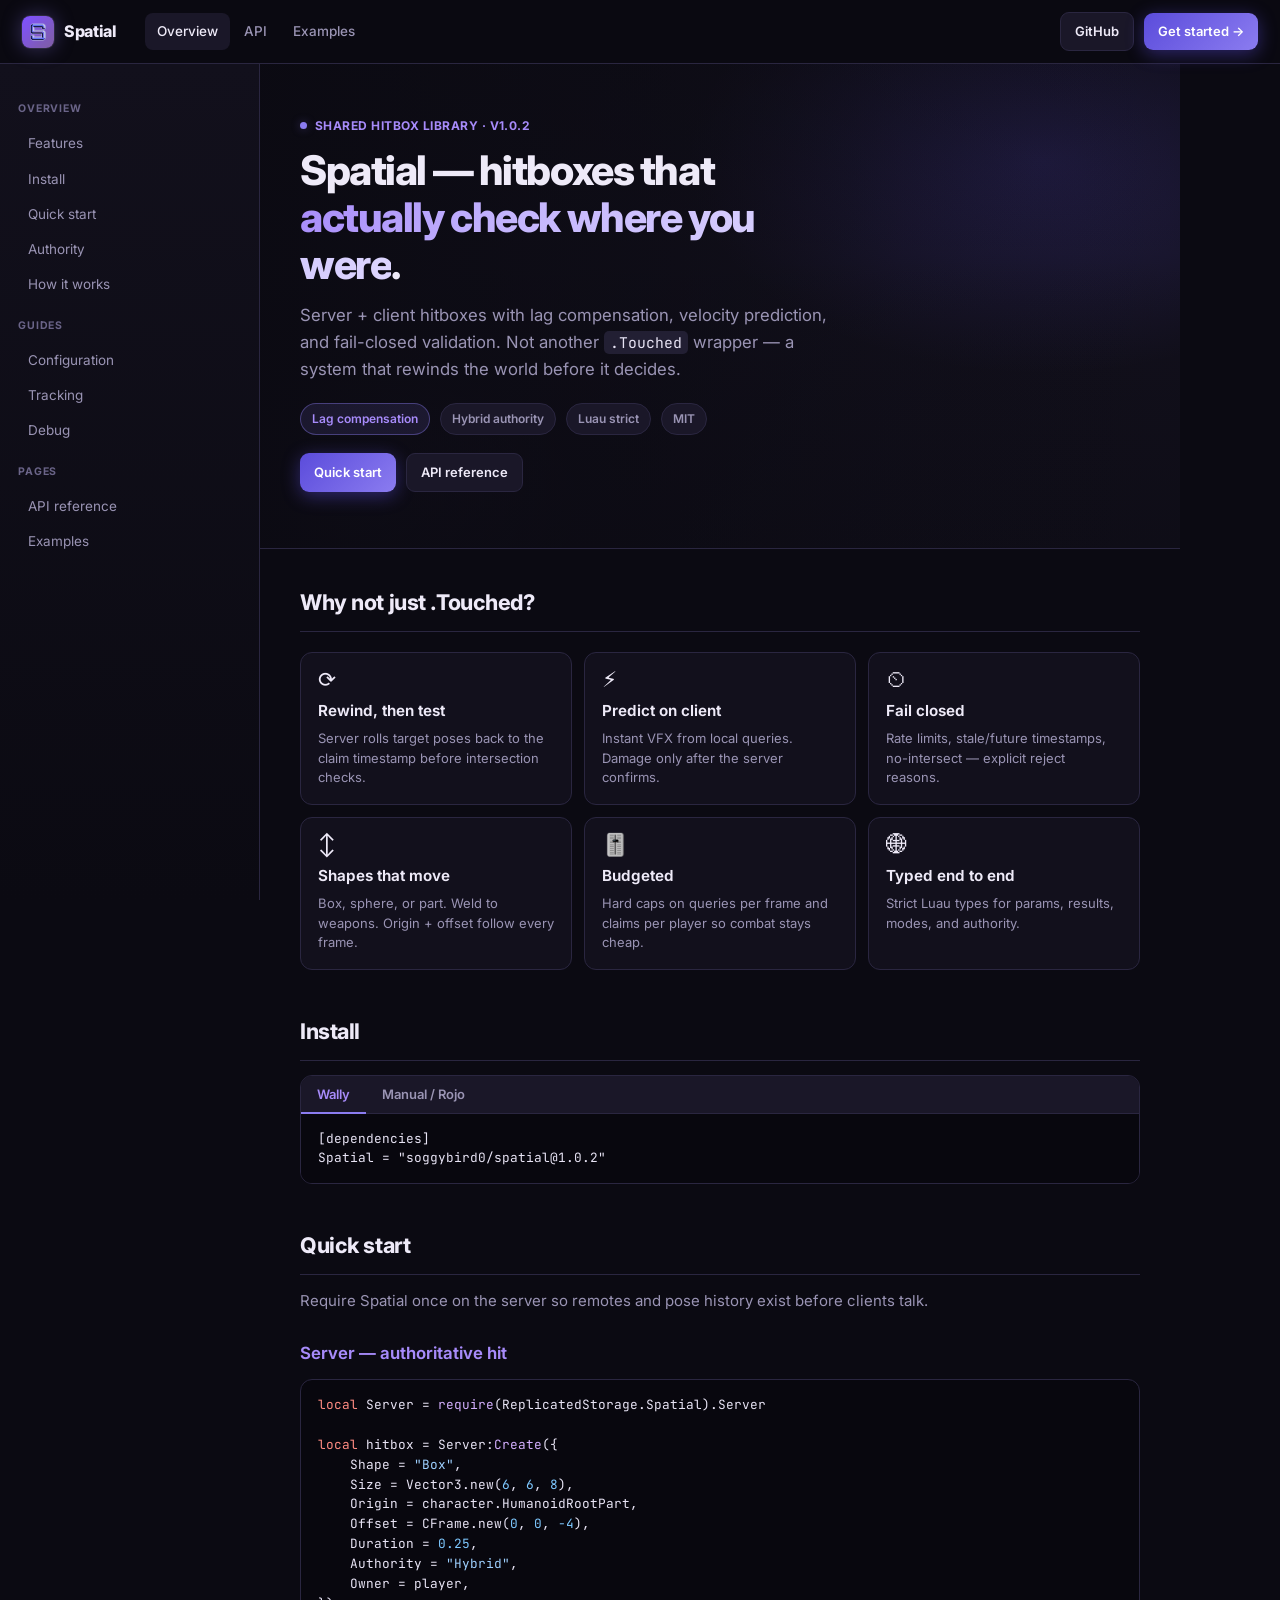
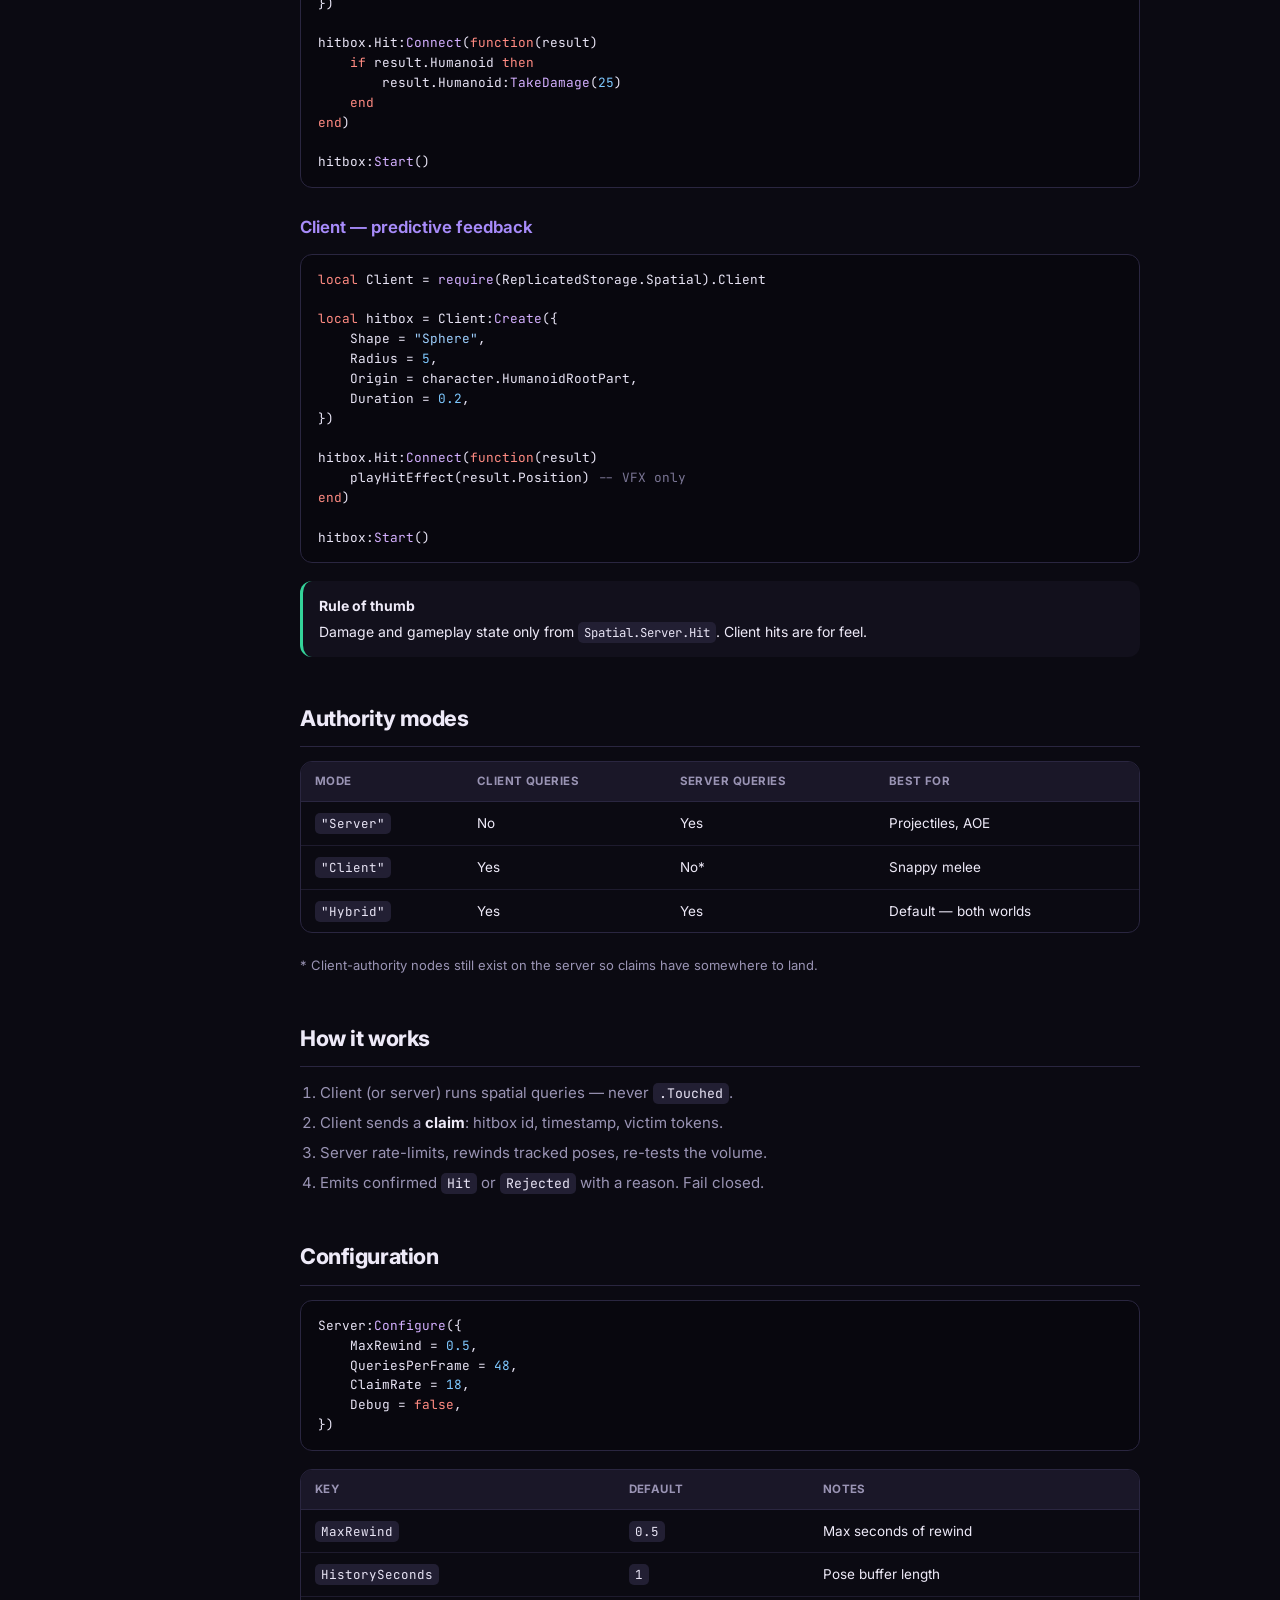
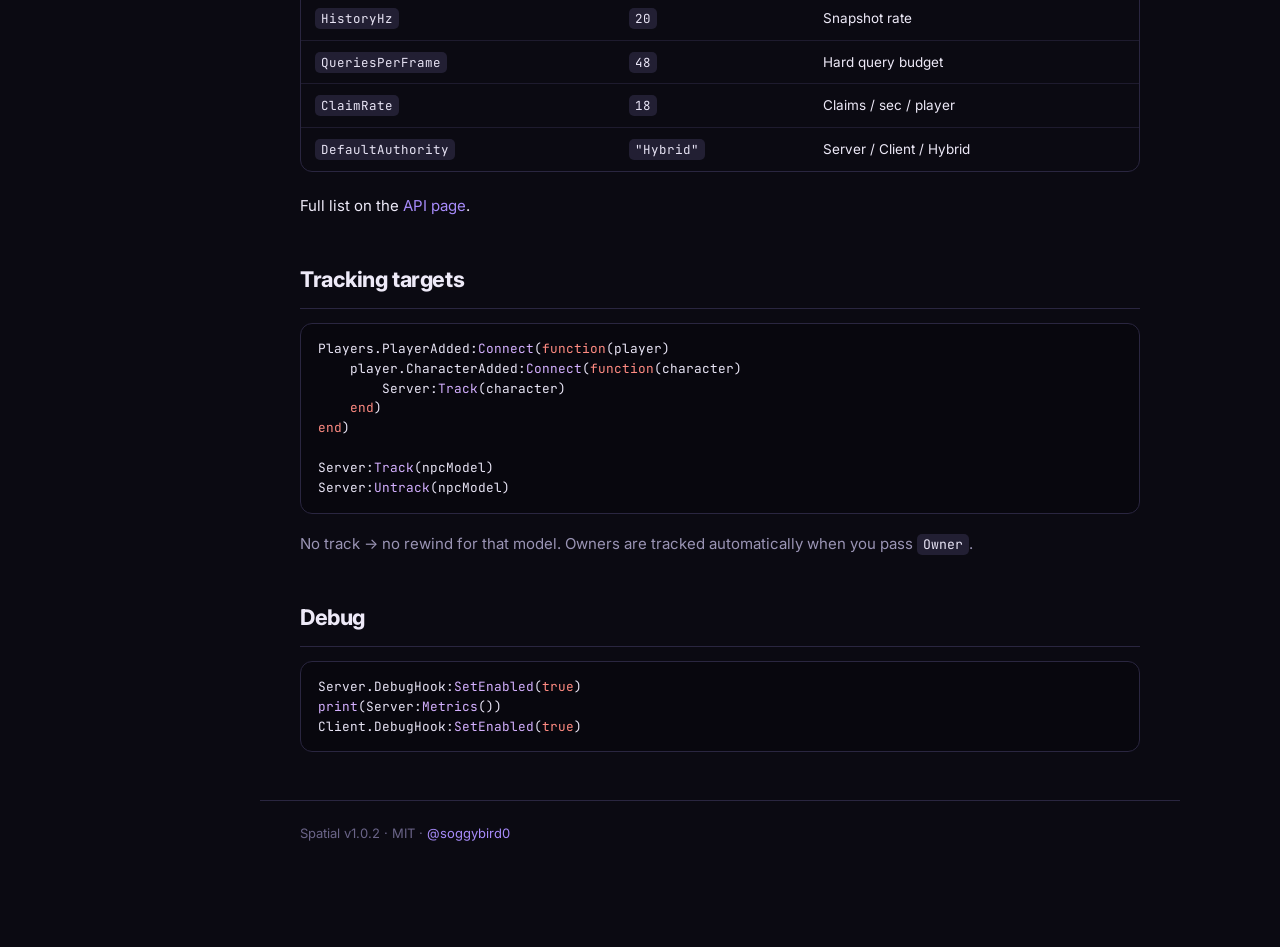
==== spatial-docs/index.html @ 8ad89a67 "Update index.html" ====
<!DOCTYPE html>
<html lang="en">
<head>
  <meta charset="UTF-8" />
  <meta name="viewport" content="width=device-width, initial-scale=1.0" />
  <title>Spatial — Shared Roblox Hitbox Library</title>
  <meta name="description" content="Spatial is a shared Roblox hitbox library with lag compensation and server-authoritative validation. Hitboxes that actually check where you were." />
  <link rel="icon" href="assets/icon.png" />
  <link rel="preconnect" href="https://fonts.googleapis.com" />
  <link rel="preconnect" href="https://fonts.gstatic.com" crossorigin />
  <link href="https://fonts.googleapis.com/css2?family=Inter:wght@400;500;600;700;800&family=JetBrains+Mono:wght@400;500;600&display=swap" rel="stylesheet" />
  <link rel="stylesheet" href="css/styles.css" />
  <style>
    .hero {
      position: relative;
      overflow: hidden;
      min-height: 420px;
      padding: 48px 40px 56px;
      display: flex;
      align-items: center;
    }
    .hero-bg {
      position: absolute;
      inset: 0;
      width: 100%;
      height: 100%;
      pointer-events: none;
      z-index: 0;
    }
    .hero-inner {
      position: relative;
      z-index: 1;
      max-width: 560px;
    }
    /* Fade grid under text for readability */
    .hero::after {
      content: "";
      position: absolute;
      inset: 0;
      z-index: 0;
      background:
        linear-gradient(90deg, rgba(11,10,18,0.92) 0%, rgba(11,10,18,0.55) 42%, rgba(11,10,18,0.15) 70%, transparent 100%),
        linear-gradient(180deg, rgba(11,10,18,0.35) 0%, transparent 40%, rgba(11,10,18,0.5) 100%);
      pointer-events: none;
    }
  </style>
</head>
<body>
  <header class="topbar">
    <button class="menu-btn" aria-label="Menu">☰</button>
    <a class="brand" href="index.html">
      <img src="assets/icon.png" alt="" width="32" height="32" />
      Spatial
    </a>
    <nav class="nav">
      <a href="index.html" class="on">Overview</a>
      <a href="api.html">API</a>
      <a href="examples.html">Examples</a>
    </nav>
    <div class="top-actions">
      <a class="btn" href="https://github.com/soggybird0/Spatial" target="_blank" rel="noopener">GitHub</a>
      <a class="btn btn-main" href="api.html">Get started →</a>
    </div>
  </header>

  <div class="shell">
    <aside class="side">
      <div class="side-label">Overview</div>
      <a href="#features">Features</a>
      <a href="#install">Install</a>
      <a href="#quickstart">Quick start</a>
      <a href="#authority">Authority</a>
      <a href="#how">How it works</a>
      <div class="side-label">Guides</div>
      <a href="#config">Configuration</a>
      <a href="#track">Tracking</a>
      <a href="#debug">Debug</a>
      <div class="side-label">Pages</div>
      <a href="api.html">API reference</a>
      <a href="examples.html">Examples</a>
    </aside>

    <div class="content">
      <section class="hero">
        <canvas class="hero-bg" id="hero-wave" aria-hidden="true"></canvas>
        <div class="hero-inner">
          <div class="hero-kicker"><span></span> Shared hitbox library · v1.0.2</div>
          <h1>Spatial — hitboxes that <em>actually check where you were</em>.</h1>
          <p class="hero-lead">
            Server + client hitboxes with lag compensation, velocity prediction, and fail-closed validation.
            Not another <code>.Touched</code> wrapper — a system that rewinds the world before it decides.
          </p>
          <div class="hero-row">
            <span class="chip chip-hi">Lag compensation</span>
            <span class="chip">Hybrid authority</span>
            <span class="chip">Luau strict</span>
            <span class="chip">MIT</span>
          </div>
          <div class="hero-cta">
            <a class="btn btn-main" href="#quickstart">Quick start</a>
            <a class="btn" href="api.html">API reference</a>
          </div>
        </div>
      </section>

      <div class="page">
        <h2 id="features">Why not just .Touched?</h2>
        <div class="cards">
          <div class="card">
            <div class="ico">⟳</div>
            <h3>Rewind, then test</h3>
            <p>Server rolls target poses back to the claim timestamp before intersection checks.</p>
          </div>
          <div class="card">
            <div class="ico">⚡︎</div>
            <h3>Predict on client</h3>
            <p>Instant VFX from local queries. Damage only after the server confirms.</p>
          </div>
          <div class="card">
            <div class="ico">⏲</div>
            <h3>Fail closed</h3>
            <p>Rate limits, stale/future timestamps, no-intersect — explicit reject reasons.</p>
          </div>
          <div class="card">
            <div class="ico">↕</div>
            <h3>Shapes that move</h3>
            <p>Box, sphere, or part. Weld to weapons. Origin + offset follow every frame.</p>
          </div>
          <div class="card">
            <div class="ico">🎚️</div>
            <h3>Budgeted</h3>
            <p>Hard caps on queries per frame and claims per player so combat stays cheap.</p>
          </div>
          <div class="card">
            <div class="ico">🌐︎</div>
            <h3>Typed end to end</h3>
            <p>Strict Luau types for params, results, modes, and authority.</p>
          </div>
        </div>

        <h2 id="install">Install</h2>
        <div class="tabs">
          <div class="tabbar">
            <button class="on" type="button">Wally</button>
            <button type="button">Manual / Rojo</button>
          </div>
          <div class="tab on">
<pre><code>[dependencies]
Spatial = "soggybird0/spatial@1.0.2"</code></pre>
          </div>
          <div class="tab">
<pre><code><span class="cm">-- Drop under ReplicatedStorage; require on server + client</span>
<span class="kw">local</span> Spatial = <span class="fn">require</span>(ReplicatedStorage.Spatial)</code></pre>
          </div>
        </div>

        <h2 id="quickstart">Quick start</h2>
        <p class="muted">Require Spatial once on the server so remotes and pose history exist before clients talk.</p>

        <h3>Server — authoritative hit</h3>
<pre><code><span class="kw">local</span> Server = <span class="fn">require</span>(ReplicatedStorage.Spatial).Server

<span class="kw">local</span> hitbox = Server:<span class="fn">Create</span>({
    Shape = <span class="str">"Box"</span>,
    Size = Vector3.new(<span class="num">6</span>, <span class="num">6</span>, <span class="num">8</span>),
    Origin = character.HumanoidRootPart,
    Offset = CFrame.new(<span class="num">0</span>, <span class="num">0</span>, <span class="num">-4</span>),
    Duration = <span class="num">0.25</span>,
    Authority = <span class="str">"Hybrid"</span>,
    Owner = player,
})

hitbox.Hit:<span class="fn">Connect</span>(<span class="kw">function</span>(result)
    <span class="kw">if</span> result.Humanoid <span class="kw">then</span>
        result.Humanoid:<span class="fn">TakeDamage</span>(<span class="num">25</span>)
    <span class="kw">end</span>
<span class="kw">end</span>)

hitbox:<span class="fn">Start</span>()</code></pre>

        <h3>Client — predictive feedback</h3>
<pre><code><span class="kw">local</span> Client = <span class="fn">require</span>(ReplicatedStorage.Spatial).Client

<span class="kw">local</span> hitbox = Client:<span class="fn">Create</span>({
    Shape = <span class="str">"Sphere"</span>,
    Radius = <span class="num">5</span>,
    Origin = character.HumanoidRootPart,
    Duration = <span class="num">0.2</span>,
})

hitbox.Hit:<span class="fn">Connect</span>(<span class="kw">function</span>(result)
    playHitEffect(result.Position) <span class="cm">-- VFX only</span>
<span class="kw">end</span>)

hitbox:<span class="fn">Start</span>()</code></pre>

        <div class="note ok">
          <strong>Rule of thumb</strong>
          Damage and gameplay state only from <code>Spatial.Server.Hit</code>. Client hits are for feel.
        </div>

        <h2 id="authority">Authority modes</h2>
        <div class="tbl">
          <table>
            <thead>
              <tr><th>Mode</th><th>Client queries</th><th>Server queries</th><th>Best for</th></tr>
            </thead>
            <tbody>
              <tr><td><code>"Server"</code></td><td>No</td><td>Yes</td><td>Projectiles, AOE</td></tr>
              <tr><td><code>"Client"</code></td><td>Yes</td><td>No*</td><td>Snappy melee</td></tr>
              <tr><td><code>"Hybrid"</code></td><td>Yes</td><td>Yes</td><td>Default — both worlds</td></tr>
            </tbody>
          </table>
        </div>
        <p class="muted" style="font-size:13px;">* Client-authority nodes still exist on the server so claims have somewhere to land.</p>

        <h2 id="how">How it works</h2>
        <ol>
          <li>Client (or server) runs spatial queries — never <code>.Touched</code>.</li>
          <li>Client sends a <strong>claim</strong>: hitbox id, timestamp, victim tokens.</li>
          <li>Server rate-limits, rewinds tracked poses, re-tests the volume.</li>
          <li>Emits confirmed <code>Hit</code> or <code>Rejected</code> with a reason. Fail closed.</li>
        </ol>

        <h2 id="config">Configuration</h2>
<pre><code>Server:<span class="fn">Configure</span>({
    MaxRewind = <span class="num">0.5</span>,
    QueriesPerFrame = <span class="num">48</span>,
    ClaimRate = <span class="num">18</span>,
    Debug = <span class="kw">false</span>,
})</code></pre>
        <div class="tbl">
          <table>
            <thead><tr><th>Key</th><th>Default</th><th>Notes</th></tr></thead>
            <tbody>
              <tr><td><code>MaxRewind</code></td><td><code>0.5</code></td><td>Max seconds of rewind</td></tr>
              <tr><td><code>HistorySeconds</code></td><td><code>1</code></td><td>Pose buffer length</td></tr>
              <tr><td><code>HistoryHz</code></td><td><code>20</code></td><td>Snapshot rate</td></tr>
              <tr><td><code>QueriesPerFrame</code></td><td><code>48</code></td><td>Hard query budget</td></tr>
              <tr><td><code>ClaimRate</code></td><td><code>18</code></td><td>Claims / sec / player</td></tr>
              <tr><td><code>DefaultAuthority</code></td><td><code>"Hybrid"</code></td><td>Server / Client / Hybrid</td></tr>
            </tbody>
          </table>
        </div>
        <p>Full list on the <a href="api.html#configuration">API page</a>.</p>

        <h2 id="track">Tracking targets</h2>
<pre><code>Players.PlayerAdded:<span class="fn">Connect</span>(<span class="kw">function</span>(player)
    player.CharacterAdded:<span class="fn">Connect</span>(<span class="kw">function</span>(character)
        Server:<span class="fn">Track</span>(character)
    <span class="kw">end</span>)
<span class="kw">end</span>)

Server:<span class="fn">Track</span>(npcModel)
Server:<span class="fn">Untrack</span>(npcModel)</code></pre>
        <p class="muted">No track → no rewind for that model. Owners are tracked automatically when you pass <code>Owner</code>.</p>

        <h2 id="debug">Debug</h2>
<pre><code>Server.DebugHook:<span class="fn">SetEnabled</span>(<span class="kw">true</span>)
<span class="fn">print</span>(Server:<span class="fn">Metrics</span>())
Client.DebugHook:<span class="fn">SetEnabled</span>(<span class="kw">true</span>)</code></pre>
      </div>

      <footer class="foot">
        Spatial v1.0.2 · MIT · <a href="https://github.com/soggybird0">@soggybird0</a>
      </footer>
    </div>
  </div>

  <script src="js/main.js"></script>
  <script src="js/hero-wave.js"></script>
</body>
</html>
---- spatial-docs/css/styles.css ----
/* Spatial Docs — original layout + purple system */
:root {
  --bg: #0b0a12;
  --bg-2: #12101c;
  --bg-3: #1a1728;
  --bg-4: #221f33;
  --line: #2a2640;
  --line-soft: #1e1b2e;
  --text: #eeeaf8;
  --muted: #9a94b4;
  --faint: #6a6488;
  --accent: #8b7cf0;
  --accent-2: #a78bfa;
  --accent-deep: #5b4cdb;
  --glow: rgba(139, 124, 240, 0.35);
  --ok: #34d399;
  --warn: #fbbf24;
  --danger: #f87171;
  --side: 260px;
  --top: 64px;
  --font: "Inter", system-ui, -apple-system, sans-serif;
  --mono: "JetBrains Mono", ui-monospace, monospace;
  --r: 12px;
}

*, *::before, *::after { box-sizing: border-box; margin: 0; padding: 0; }
html { scroll-behavior: smooth; scroll-padding-top: calc(var(--top) + 20px); }
body {
  font-family: var(--font);
  background: var(--bg);
  color: var(--text);
  line-height: 1.65;
  font-size: 15px;
  -webkit-font-smoothing: antialiased;
}
a { color: var(--accent-2); text-decoration: none; }
a:hover { color: #c4b5fd; }

/* ── Top bar ── */
.topbar {
  position: fixed; inset: 0 0 auto 0; height: var(--top);
  z-index: 100;
  display: flex; align-items: center; gap: 20px;
  padding: 0 22px;
  background: rgba(11, 10, 18, 0.75);
  backdrop-filter: blur(16px) saturate(1.2);
  border-bottom: 1px solid var(--line);
}
.brand {
  display: flex; align-items: center; gap: 10px;
  font-weight: 800; font-size: 16px; letter-spacing: -0.02em;
  color: var(--text); text-decoration: none !important;
}
.brand img {
  width: 32px; height: 32px; border-radius: 8px;
  box-shadow: 0 0 0 1px rgba(255,255,255,0.08), 0 0 20px var(--glow);
}
.nav {
  display: flex; gap: 2px; margin-left: 8px;
}
.nav a {
  color: var(--muted); font-weight: 500; font-size: 13.5px;
  padding: 7px 12px; border-radius: 8px; text-decoration: none !important;
}
.nav a:hover, .nav a.on {
  color: var(--text); background: var(--bg-3);
}
.top-actions { margin-left: auto; display: flex; gap: 10px; align-items: center; }
.btn {
  display: inline-flex; align-items: center; gap: 6px;
  padding: 8px 14px; border-radius: 9px; font-size: 13px; font-weight: 600;
  border: 1px solid var(--line); background: var(--bg-3); color: var(--text);
  text-decoration: none !important; cursor: pointer;
  transition: 0.15s ease;
}
.btn:hover { border-color: var(--faint); background: var(--bg-4); color: var(--text); }
.btn-main {
  border: none;
  background: linear-gradient(135deg, var(--accent-deep), var(--accent));
  color: #fff;
  box-shadow: 0 4px 18px rgba(91, 76, 219, 0.45);
}
.btn-main:hover {
  background: linear-gradient(135deg, #6b5ce7, var(--accent-2));
  color: #fff;
  box-shadow: 0 6px 24px rgba(91, 76, 219, 0.55);
  transform: translateY(-1px);
}
.menu-btn {
  display: none; width: 38px; height: 38px; border-radius: 9px;
  border: 1px solid var(--line); background: var(--bg-3); color: var(--text);
  font-size: 18px; cursor: pointer;
}

/* ── Shell ── */
.shell {
  display: grid;
  grid-template-columns: var(--side) minmax(0, 1fr);
  margin-top: var(--top);
  min-height: calc(100vh - var(--top));
}
.side {
  position: sticky; top: var(--top);
  height: calc(100vh - var(--top));
  overflow: auto;
  padding: 22px 0 40px;
  border-right: 1px solid var(--line);
  background: linear-gradient(180deg, var(--bg-2), var(--bg));
}
.side-label {
  font-size: 10.5px; font-weight: 700; letter-spacing: 0.08em;
  text-transform: uppercase; color: var(--faint);
  padding: 14px 18px 8px;
}
.side a {
  display: block; padding: 6px 18px; margin: 1px 10px;
  border-radius: 8px; color: var(--muted); font-size: 13.5px;
  text-decoration: none !important;
}
.side a:hover { color: var(--text); background: var(--bg-3); }
.side a.on {
  color: var(--accent-2); background: rgba(139, 124, 240, 0.12);
  font-weight: 600;
}
.content {
  max-width: 920px;
  padding: 0 0 80px;
}

/* ── Hero (unique) ── */
.hero {
  position: relative;
  padding: 36px 40px 28px;
  border-bottom: 1px solid var(--line);
  background:
    radial-gradient(ellipse 70% 80% at 85% 20%, rgba(91, 76, 219, 0.22), transparent 55%),
    radial-gradient(ellipse 50% 60% at 10% 90%, rgba(167, 139, 250, 0.08), transparent 50%),
    var(--bg-2);
  overflow: hidden;
}
.hero-grid {
  display: grid;
  grid-template-columns: 1.1fr 0.9fr;
  gap: 28px;
  align-items: center;
}
.hero-kicker {
  display: inline-flex; align-items: center; gap: 8px;
  font-size: 12px; font-weight: 700; letter-spacing: 0.04em;
  text-transform: uppercase; color: var(--accent-2);
  margin-bottom: 12px;
}
.hero-kicker span {
  width: 7px; height: 7px; border-radius: 50%;
  background: var(--accent); box-shadow: 0 0 10px var(--glow);
}
.hero h1 {
  font-size: clamp(1.9rem, 3.2vw, 2.55rem);
  font-weight: 800; letter-spacing: -0.035em; line-height: 1.15;
  margin-bottom: 14px;
}
.hero h1 em {
  font-style: normal;
  background: linear-gradient(120deg, var(--accent-2), #c4b5fd 40%, #ddd6fe);
  -webkit-background-clip: text; background-clip: text;
  -webkit-text-fill-color: transparent;
}
.hero-lead {
  font-size: 1.05rem; color: var(--muted); max-width: 34rem;
  margin-bottom: 20px; line-height: 1.6;
}
.hero-lead strong { color: var(--text); font-weight: 600; }
.hero-row { display: flex; flex-wrap: wrap; gap: 10px; margin-bottom: 18px; }
.chip {
  font-size: 12px; font-weight: 600; padding: 5px 11px; border-radius: 999px;
  border: 1px solid var(--line); background: var(--bg-3); color: var(--muted);
}
.chip-hi {
  border-color: rgba(139, 124, 240, 0.4);
  background: rgba(139, 124, 240, 0.12);
  color: var(--accent-2);
}
.hero-cta { display: flex; flex-wrap: wrap; gap: 10px; }

/* Visualizer panel */
.viz {
  position: relative;
  background: var(--bg);
  border: 1px solid var(--line);
  border-radius: 16px;
  overflow: hidden;
  box-shadow: 0 20px 50px rgba(0,0,0,0.35), inset 0 1px 0 rgba(255,255,255,0.04);
  aspect-ratio: 1.15 / 1;
  min-height: 280px;
}
.viz canvas { display: block; width: 100%; height: 100%; }
.viz-hud {
  position: absolute; left: 12px; right: 12px; bottom: 12px;
  display: flex; gap: 8px; flex-wrap: wrap; align-items: center;
  pointer-events: none;
}
.viz-hud > * { pointer-events: auto; }
.viz-tag {
  font-size: 11px; font-weight: 600; font-family: var(--mono);
  padding: 4px 9px; border-radius: 6px;
  background: rgba(11,10,18,0.85); border: 1px solid var(--line);
  color: var(--muted); backdrop-filter: blur(8px);
}
.viz-tag b { color: var(--accent-2); font-weight: 700; }
.viz-controls {
  margin-left: auto; display: flex; gap: 6px;
}
.viz-controls button {
  font-size: 11px; font-weight: 600; font-family: var(--font);
  padding: 5px 10px; border-radius: 6px; cursor: pointer;
  border: 1px solid var(--line); background: rgba(26,23,40,0.9);
  color: var(--muted);
}
.viz-controls button:hover, .viz-controls button.active {
  color: var(--text); border-color: var(--accent); background: rgba(139,124,240,0.15);
}

/* ── Page body ── */
.page { padding: 36px 40px 0; }
.page h2 {
  font-size: 1.35rem; font-weight: 750; letter-spacing: -0.02em;
  margin: 44px 0 14px; padding-bottom: 10px;
  border-bottom: 1px solid var(--line);
}
.page h2:first-child { margin-top: 0; }
.page h3 {
  font-size: 1.05rem; font-weight: 650; margin: 26px 0 10px;
  color: var(--accent-2);
}
.page p { margin-bottom: 12px; color: var(--text); }
.page p.muted { color: var(--muted); }
ul, ol { margin: 0 0 14px 1.25rem; color: var(--muted); }
li { margin-bottom: 5px; }
li strong { color: var(--text); }

/* Cards */
.cards {
  display: grid;
  grid-template-columns: repeat(auto-fill, minmax(220px, 1fr));
  gap: 12px; margin: 20px 0 28px;
}
.card {
  background: var(--bg-2); border: 1px solid var(--line);
  border-radius: var(--r); padding: 16px 17px;
  transition: 0.15s ease;
}
.card:hover {
  border-color: rgba(139, 124, 240, 0.45);
  box-shadow: 0 8px 28px rgba(91, 76, 219, 0.12);
  transform: translateY(-2px);
}
.card .ico { font-size: 1.35rem; margin-bottom: 8px; line-height: 1; }
.card h3 { margin: 0 0 6px; font-size: 0.95rem; color: var(--text); }
.card p { margin: 0; font-size: 13px; color: var(--muted); line-height: 1.5; }

/* Tables */
.tbl { overflow-x: auto; margin: 14px 0 22px; border: 1px solid var(--line); border-radius: var(--r); }
table { width: 100%; border-collapse: collapse; font-size: 13.5px; }
th {
  text-align: left; padding: 10px 14px; background: var(--bg-3);
  border-bottom: 1px solid var(--line); color: var(--muted);
  font-size: 11.5px; font-weight: 700; text-transform: uppercase; letter-spacing: 0.04em;
}
td { padding: 10px 14px; border-bottom: 1px solid var(--line-soft); vertical-align: top; }
tr:last-child td { border-bottom: none; }
td code { font-size: 12.5px; }

/* Code */
pre {
  background: #08070e; border: 1px solid var(--line); border-radius: var(--r);
  padding: 15px 17px; overflow-x: auto; margin: 12px 0 18px;
  font-family: var(--mono); font-size: 12.8px; line-height: 1.55;
}
code {
  font-family: var(--mono); font-size: 0.88em;
  background: var(--bg-4); padding: 2px 6px; border-radius: 5px; color: #e8e4f5;
}
pre code { background: none; padding: 0; font-size: inherit; }
.kw { color: #ff8b82; } .fn { color: #d4b0ff; } .str { color: #9ed0ff; }
.num { color: #7ec8ff; } .cm { color: #7a7594; }

/* Callouts */
.note {
  border-radius: var(--r); padding: 13px 16px; margin: 16px 0;
  border-left: 3px solid var(--accent); background: var(--bg-2); font-size: 14px;
}
.note.warn { border-left-color: var(--warn); }
.note.ok { border-left-color: var(--ok); }
.note strong { display: block; margin-bottom: 3px; }

/* Method blocks */
.sig {
  background: var(--bg-2); border: 1px solid var(--line); border-radius: var(--r);
  padding: 15px 17px; margin: 12px 0 20px;
}
.sig-name {
  font-family: var(--mono); font-size: 13.5px; font-weight: 650;
  color: var(--accent-2); margin-bottom: 6px;
}
.sig p { margin: 0; color: var(--muted); font-size: 13.5px; }

/* Tabs */
.tabs { margin: 14px 0 20px; border: 1px solid var(--line); border-radius: var(--r); overflow: hidden; }
.tabbar { display: flex; background: var(--bg-3); border-bottom: 1px solid var(--line); }
.tabbar button {
  background: none; border: none; color: var(--muted); padding: 10px 16px;
  font-size: 13px; font-weight: 600; font-family: var(--font); cursor: pointer;
  border-bottom: 2px solid transparent; margin-bottom: -1px;
}
.tabbar button:hover { color: var(--text); }
.tabbar button.on { color: var(--accent-2); border-bottom-color: var(--accent); }
.tab { display: none; }
.tab.on { display: block; }
.tab pre { margin: 0; border: none; border-radius: 0; }

/* Footer */
.foot {
  margin-top: 48px; padding: 22px 40px;
  border-top: 1px solid var(--line); color: var(--faint); font-size: 13px;
}

/* Responsive */
@media (max-width: 980px) {
  .hero-grid { grid-template-columns: 1fr; }
  .viz { max-width: 420px; }
}
@media (max-width: 860px) {
  .menu-btn { display: inline-flex; align-items: center; justify-content: center; }
  .nav { display: none; }
  .shell { grid-template-columns: 1fr; }
  .side {
    position: fixed; left: 0; top: var(--top); z-index: 90;
    width: min(280px, 85vw); transform: translateX(-105%);
    transition: transform 0.2s ease;
    box-shadow: 8px 0 40px rgba(0,0,0,0.4);
  }
  .side.open { transform: translateX(0); }
  .hero, .page, .foot { padding-left: 22px; padding-right: 22px; }
}
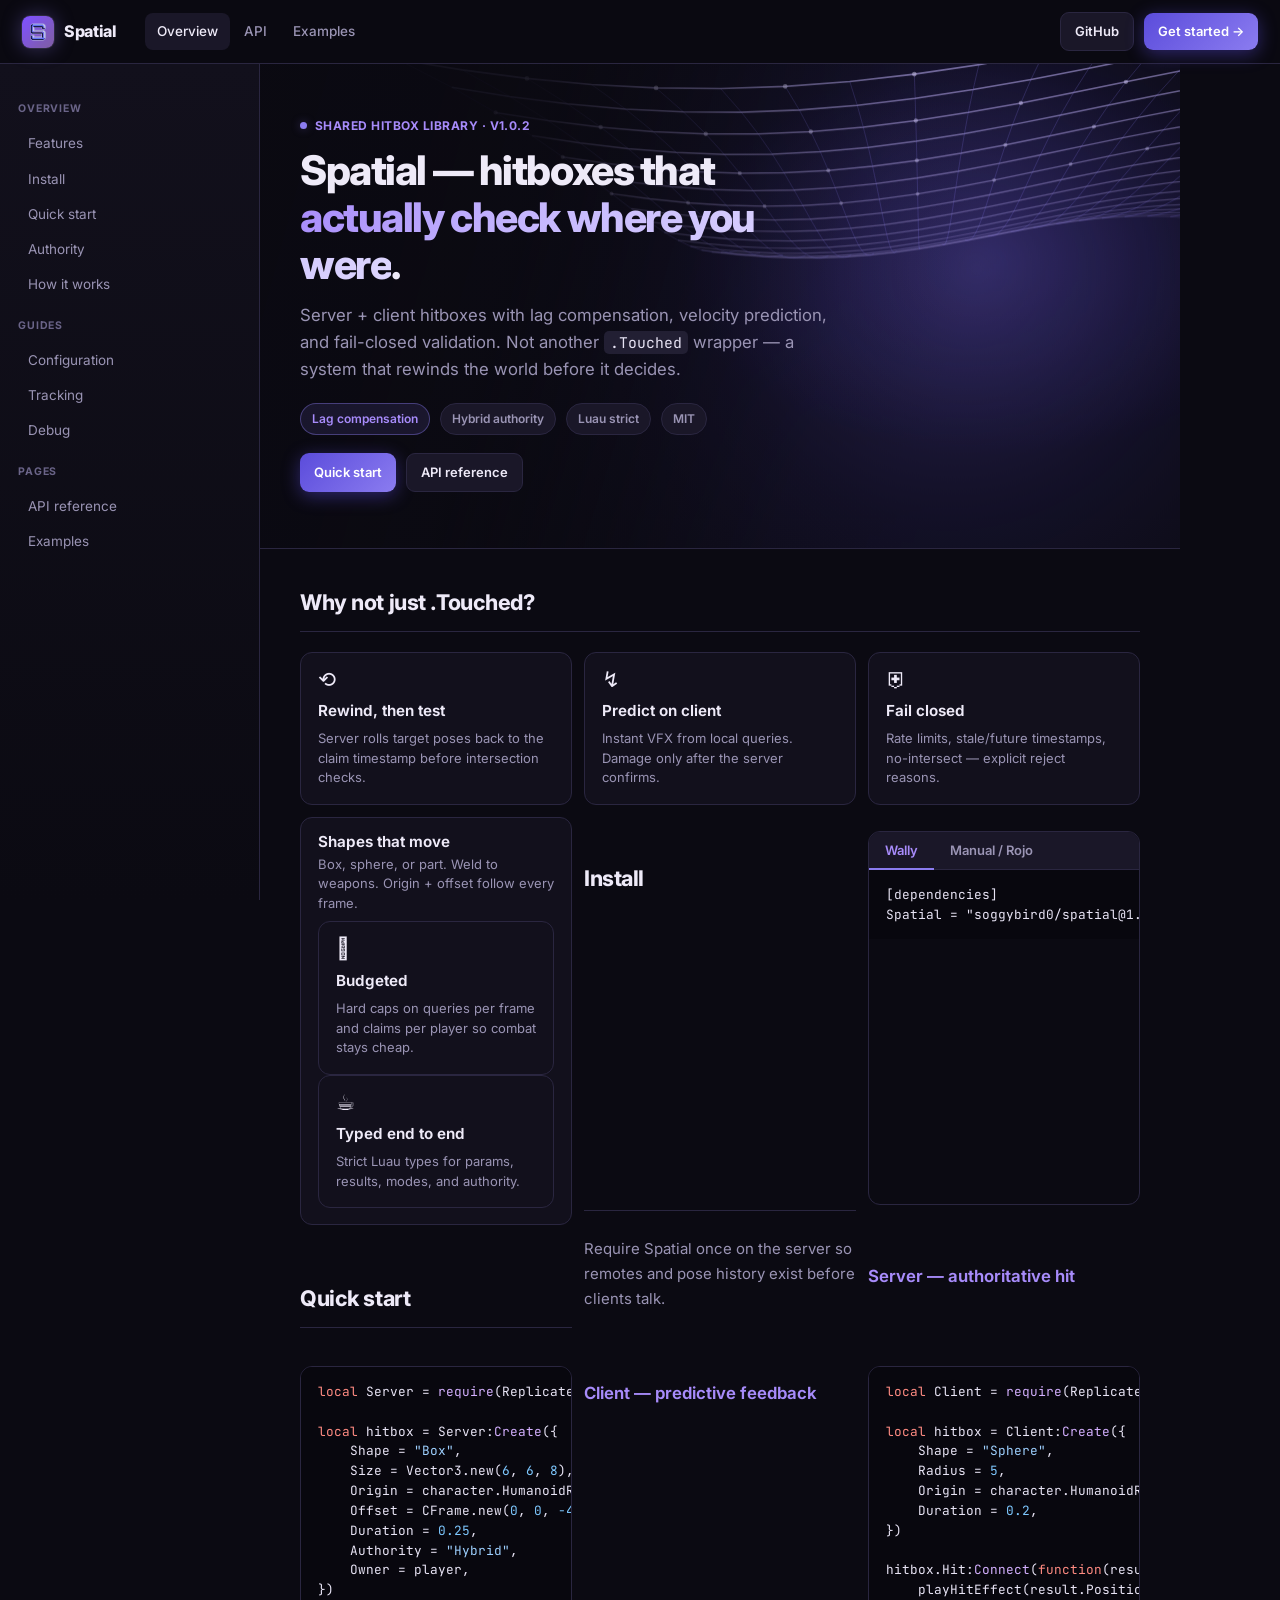
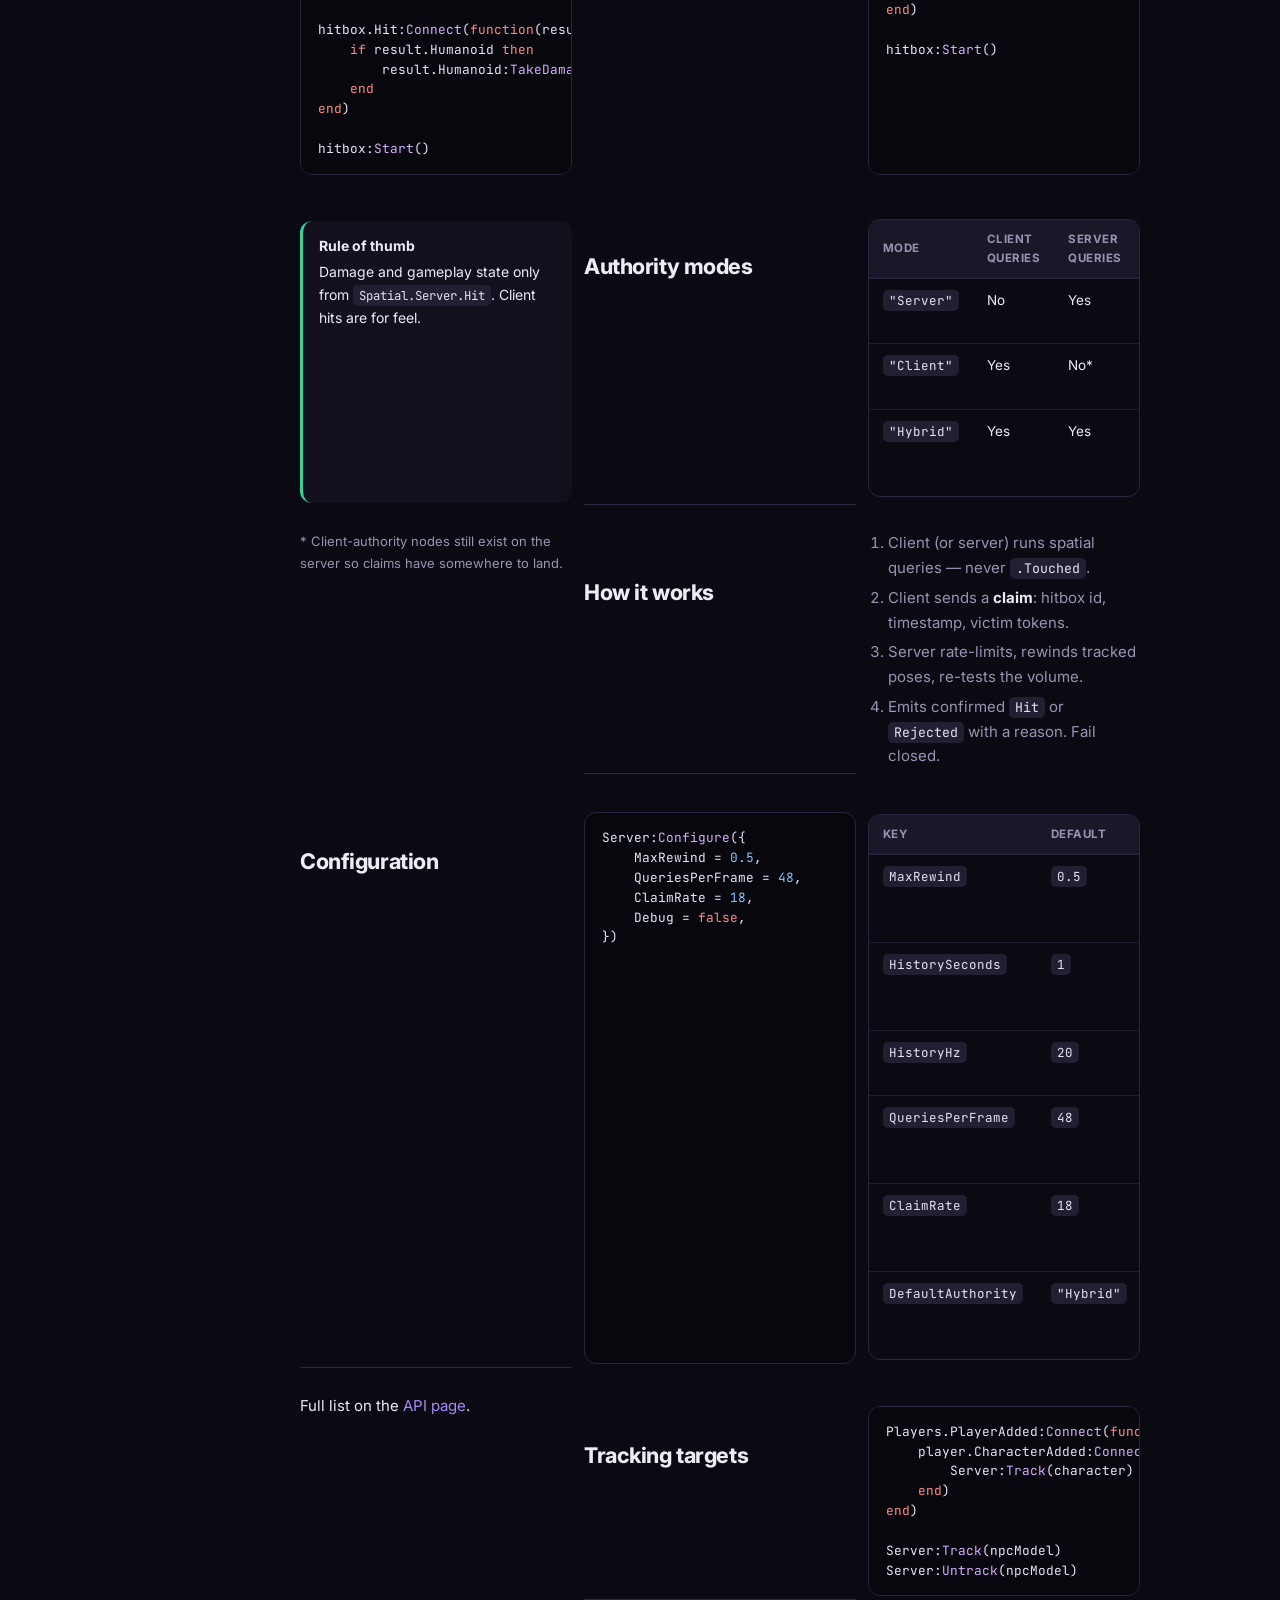
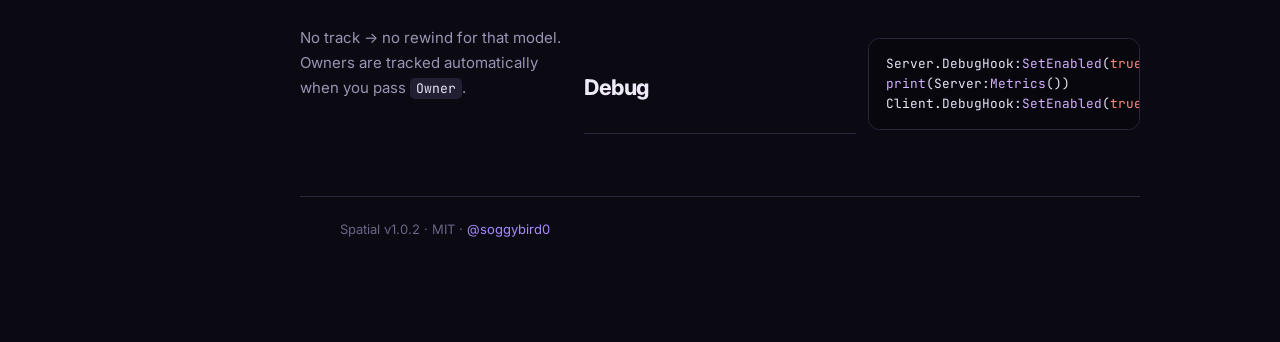
==== commit 48067812: "Update index.html" ====
--- a/spatial-docs/index.html
+++ b/spatial-docs/index.html
@@ -14,10 +14,13 @@
     .hero {
       position: relative;
       overflow: hidden;
-      min-height: 420px;
+      min-height: 440px;
       padding: 48px 40px 56px;
       display: flex;
       align-items: center;
+      isolation: isolate;
+      /* override styles.css solid fill so the canvas grid reads clearly */
+      background: radial-gradient(ellipse 60% 70% at 80% 40%, rgba(91, 76, 219, 0.18), transparent 60%) !important;
     }
     .hero-bg {
       position: absolute;
@@ -26,22 +29,27 @@
       height: 100%;
       pointer-events: none;
       z-index: 0;
+      opacity: 1;
     }
     .hero-inner {
       position: relative;
-      z-index: 1;
+      z-index: 2;
       max-width: 560px;
     }
-    /* Fade grid under text for readability */
-    .hero::after {
-      content: "";
+    /* Left-only fade so the right side stays vivid */
+    .hero-fade {
       position: absolute;
       inset: 0;
-      z-index: 0;
-      background:
-        linear-gradient(90deg, rgba(11,10,18,0.92) 0%, rgba(11,10,18,0.55) 42%, rgba(11,10,18,0.15) 70%, transparent 100%),
-        linear-gradient(180deg, rgba(11,10,18,0.35) 0%, transparent 40%, rgba(11,10,18,0.5) 100%);
+      z-index: 1;
       pointer-events: none;
+      background: linear-gradient(
+        105deg,
+        rgba(11, 10, 18, 0.97) 0%,
+        rgba(11, 10, 18, 0.88) 28%,
+        rgba(11, 10, 18, 0.35) 48%,
+        rgba(11, 10, 18, 0.05) 62%,
+        transparent 75%
+      );
     }
   </style>
 </head>
@@ -83,6 +91,7 @@
     <div class="content">
       <section class="hero">
         <canvas class="hero-bg" id="hero-wave" aria-hidden="true"></canvas>
+        <div class="hero-fade" aria-hidden="true"></div>
         <div class="hero-inner">
           <div class="hero-kicker"><span></span> Shared hitbox library · v1.0.2</div>
           <h1>Spatial — hitboxes that <em>actually check where you were</em>.</h1>
@@ -107,32 +116,32 @@
         <h2 id="features">Why not just .Touched?</h2>
         <div class="cards">
           <div class="card">
-            <div class="ico">⟳</div>
+            <div class="ico">⟲</div>
             <h3>Rewind, then test</h3>
             <p>Server rolls target poses back to the claim timestamp before intersection checks.</p>
           </div>
           <div class="card">
-            <div class="ico">⚡︎</div>
+            <div class="ico">↯</div>
             <h3>Predict on client</h3>
             <p>Instant VFX from local queries. Damage only after the server confirms.</p>
           </div>
           <div class="card">
-            <div class="ico">⏲</div>
+            <div class="ico">⛨</div>
             <h3>Fail closed</h3>
             <p>Rate limits, stale/future timestamps, no-intersect — explicit reject reasons.</p>
           </div>
           <div class="card">
-            <div class="ico">↕</div>
+            <div class="ico"↔</div>
             <h3>Shapes that move</h3>
             <p>Box, sphere, or part. Weld to weapons. Origin + offset follow every frame.</p>
           </div>
           <div class="card">
-            <div class="ico">🎚️</div>
+            <div class="ico">𓍝</div>
             <h3>Budgeted</h3>
             <p>Hard caps on queries per frame and claims per player so combat stays cheap.</p>
           </div>
           <div class="card">
-            <div class="ico">🌐︎</div>
+            <div class="ico">☕︎</div>
             <h3>Typed end to end</h3>
             <p>Strict Luau types for params, results, modes, and authority.</p>
           </div>
@@ -268,6 +277,113 @@
   </div>
 
   <script src="js/main.js"></script>
-  <script src="js/hero-wave.js"></script>
+  <script>
+/* Hero wave grid — inlined so it always loads */
+(function () {
+  const canvas = document.getElementById("hero-wave");
+  if (!canvas) return;
+  const ctx = canvas.getContext("2d");
+  let w = 0, h = 0, dpr = 1;
+
+  function resize() {
+    const r = canvas.parentElement.getBoundingClientRect();
+    dpr = Math.min(window.devicePixelRatio || 1, 2);
+    w = Math.max(1, r.width);
+    h = Math.max(1, r.height);
+    canvas.width = Math.floor(w * dpr);
+    canvas.height = Math.floor(h * dpr);
+    canvas.style.width = w + "px";
+    canvas.style.height = h + "px";
+    ctx.setTransform(dpr, 0, 0, dpr, 0, 0);
+  }
+  window.addEventListener("resize", resize);
+  resize();
+
+  function project(x, z, t) {
+    const wave =
+      Math.sin(x * 0.7 + t * 1.05) * 0.28 +
+      Math.sin(z * 0.85 - t * 1.2) * 0.22 +
+      Math.sin((x + z) * 0.4 + t * 0.6) * 0.1;
+    const camY = 1.5, camZ = -2.0, fov = 2.6;
+    const rx = x, ry = wave - camY, rz = z - camZ;
+    const s = fov / Math.max(0.25, rz);
+    const cx = w * 0.72;
+    const cy = h * 0.55;
+    const scale = Math.min(w, h) * 0.48;
+    return {
+      x: cx + rx * s * scale,
+      y: cy + ry * s * scale * 0.9,
+      a: Math.max(0, Math.min(1, 1.3 - rz * 0.2)),
+    };
+  }
+
+  function frame(now) {
+    const t = now * 0.001;
+    ctx.clearRect(0, 0, w, h);
+
+    // ambient glow on the right
+    const g = ctx.createRadialGradient(w * 0.78, h * 0.42, 0, w * 0.7, h * 0.5, Math.max(w, h) * 0.65);
+    g.addColorStop(0, "rgba(124, 106, 240, 0.28)");
+    g.addColorStop(0.4, "rgba(91, 76, 219, 0.1)");
+    g.addColorStop(1, "transparent");
+    ctx.fillStyle = g;
+    ctx.fillRect(0, 0, w, h);
+
+    const cols = 20, rows = 16;
+    const x0 = -2.6, x1 = 3.8, z0 = 1.0, z1 = 6.5;
+    const pts = [];
+    for (let j = 0; j <= rows; j++) {
+      const row = [];
+      const z = z0 + (z1 - z0) * (j / rows);
+      for (let i = 0; i <= cols; i++) {
+        const x = x0 + (x1 - x0) * (i / cols);
+        row.push(project(x, z, t));
+      }
+      pts.push(row);
+    }
+
+    // horiz lines — brighter near camera
+    for (let j = 0; j <= rows; j++) {
+      ctx.beginPath();
+      for (let i = 0; i <= cols; i++) {
+        const p = pts[j][i];
+        if (i === 0) ctx.moveTo(p.x, p.y); else ctx.lineTo(p.x, p.y);
+      }
+      const near = 1 - j / rows;
+      const a = 0.12 + near * 0.45;
+      ctx.strokeStyle = "rgba(196, 181, 253," + a + ")";
+      ctx.lineWidth = 1 + near * 0.6;
+      ctx.stroke();
+    }
+
+    // vert lines
+    for (let i = 0; i <= cols; i++) {
+      ctx.beginPath();
+      for (let j = 0; j <= rows; j++) {
+        const p = pts[j][i];
+        if (j === 0) ctx.moveTo(p.x, p.y); else ctx.lineTo(p.x, p.y);
+      }
+      ctx.strokeStyle = "rgba(139, 124, 240, 0.22)";
+      ctx.lineWidth = 1;
+      ctx.stroke();
+    }
+
+    // nodes
+    for (let j = 0; j <= rows; j += 2) {
+      for (let i = 0; i <= cols; i += 2) {
+        const p = pts[j][i];
+        if (p.a < 0.2) continue;
+        ctx.beginPath();
+        ctx.arc(p.x, p.y, 1.6 + p.a, 0, Math.PI * 2);
+        ctx.fillStyle = "rgba(221, 214, 254," + (0.2 + p.a * 0.45) + ")";
+        ctx.fill();
+      }
+    }
+
+    requestAnimationFrame(frame);
+  }
+  requestAnimationFrame(frame);
+})();
+  </script>
 </body>
 </html>
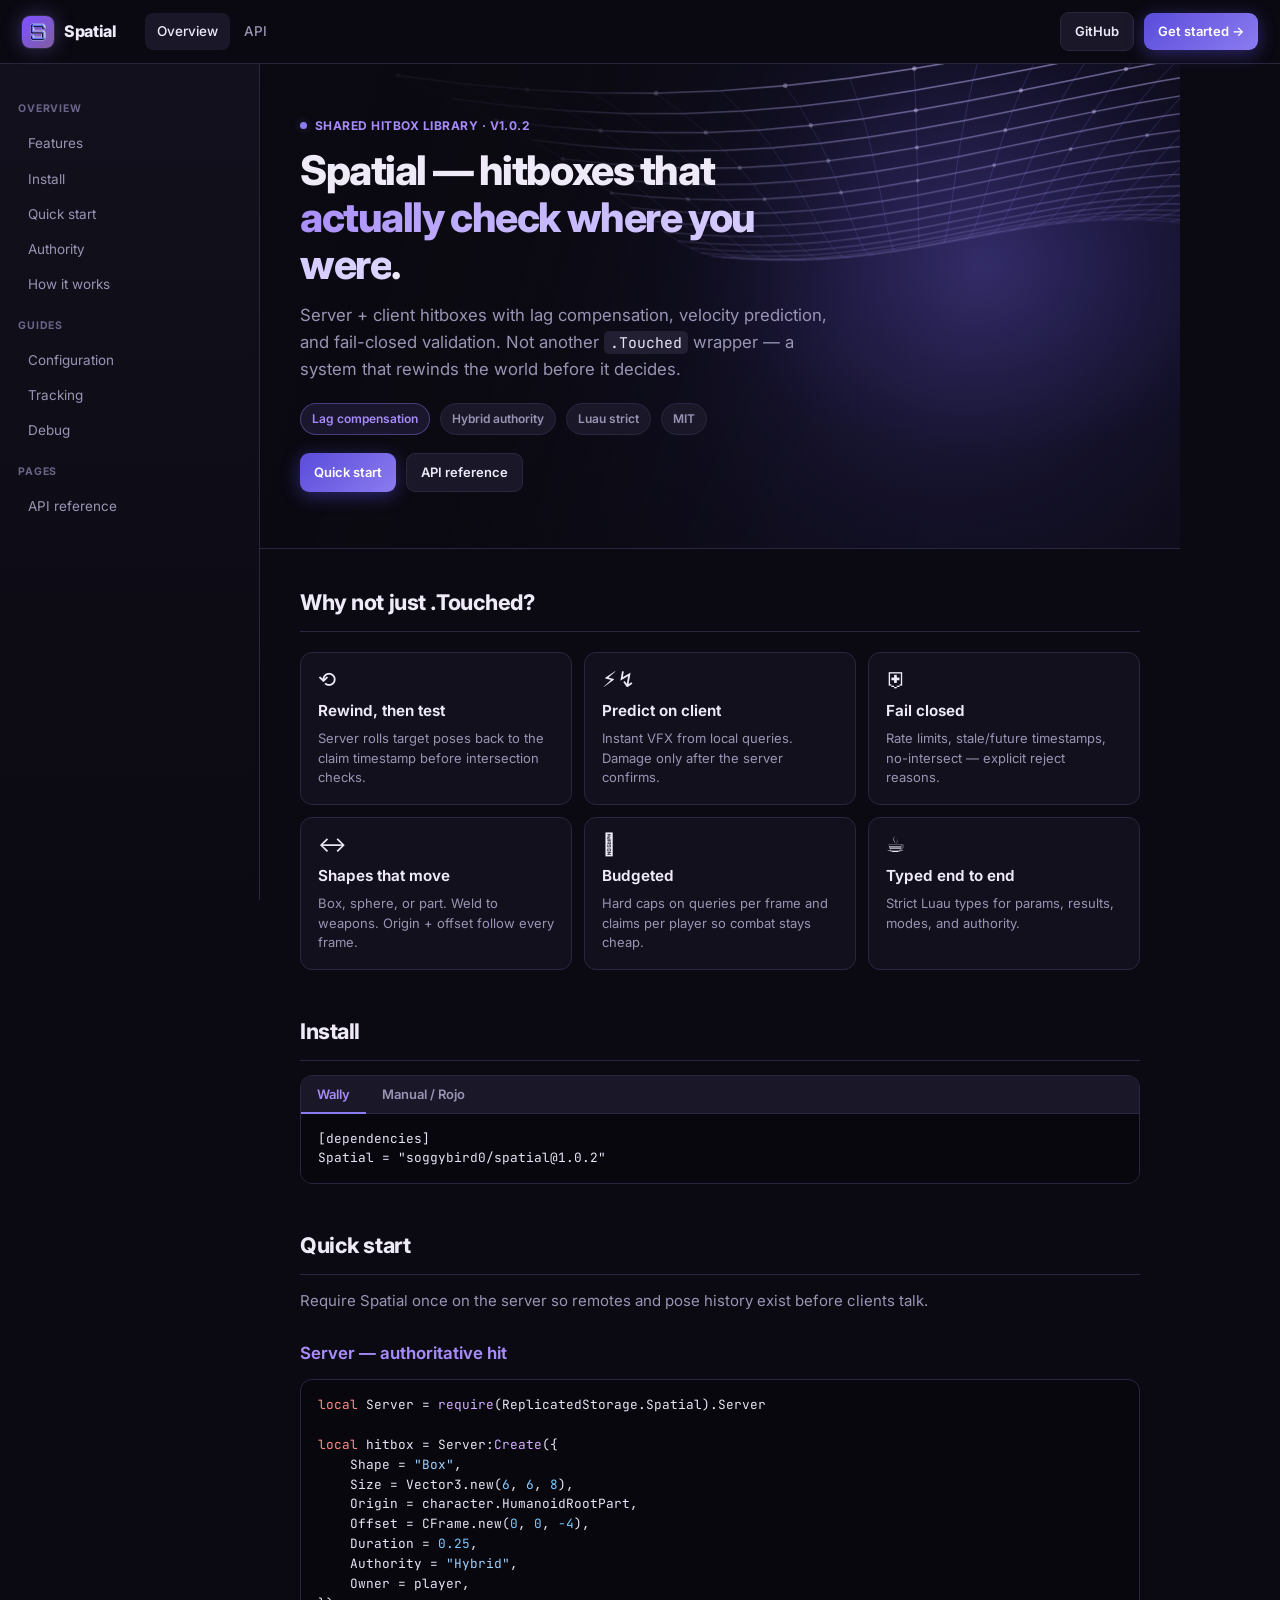
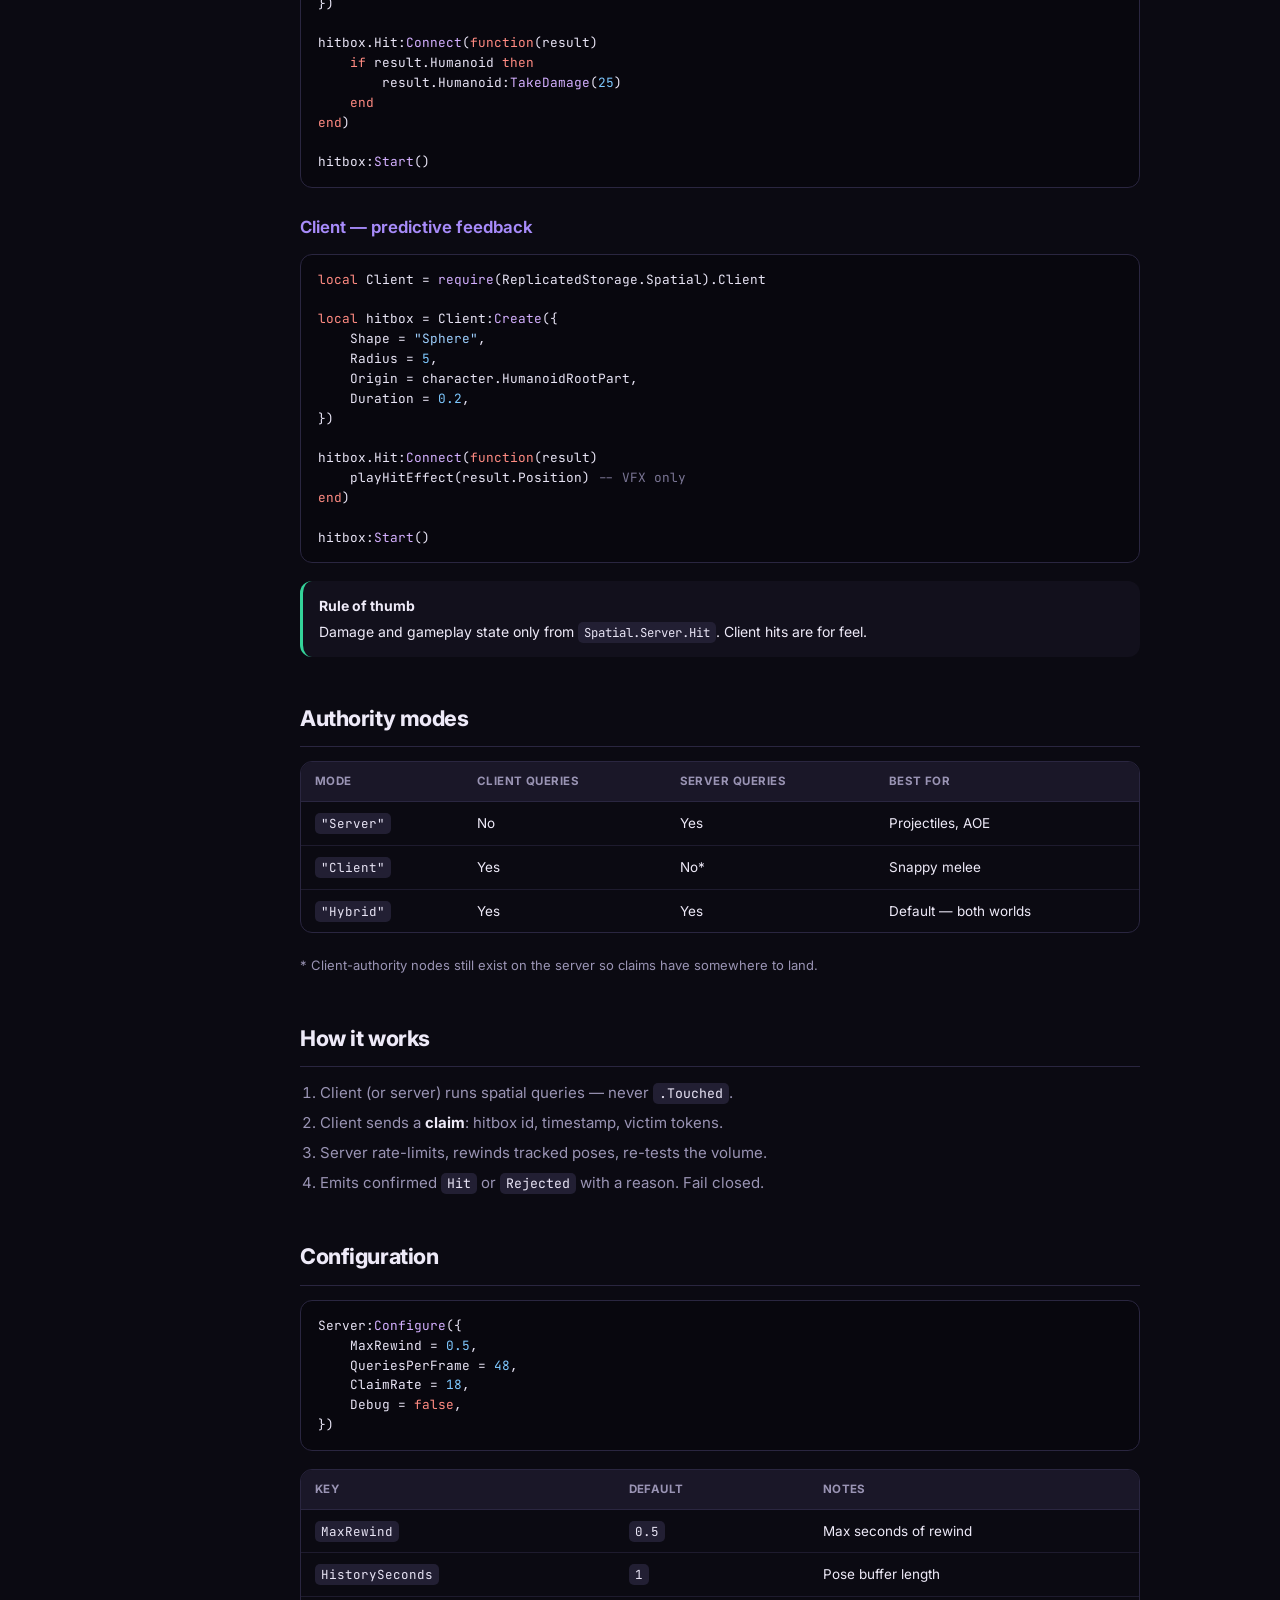
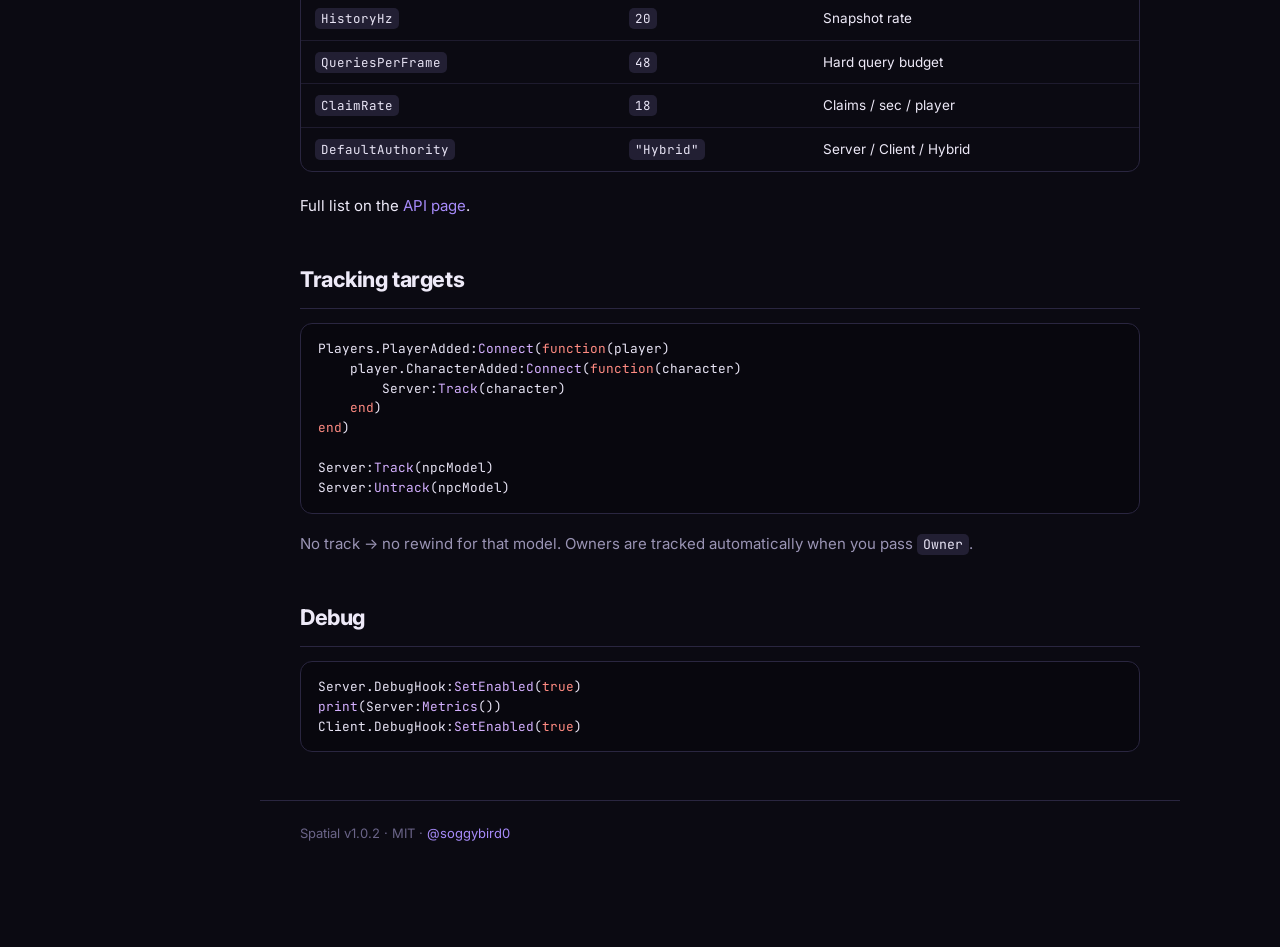
==== commit 0170a606: "Update index.html" ====
--- a/spatial-docs/index.html
+++ b/spatial-docs/index.html
@@ -19,7 +19,6 @@
       display: flex;
       align-items: center;
       isolation: isolate;
-      /* override styles.css solid fill so the canvas grid reads clearly */
       background: radial-gradient(ellipse 60% 70% at 80% 40%, rgba(91, 76, 219, 0.18), transparent 60%) !important;
     }
     .hero-bg {
@@ -29,14 +28,7 @@
       height: 100%;
       pointer-events: none;
       z-index: 0;
-      opacity: 1;
-    }
-    .hero-inner {
-      position: relative;
-      z-index: 2;
-      max-width: 560px;
-    }
-    /* Left-only fade so the right side stays vivid */
+    }
     .hero-fade {
       position: absolute;
       inset: 0;
@@ -51,6 +43,11 @@
         transparent 75%
       );
     }
+    .hero-inner {
+      position: relative;
+      z-index: 2;
+      max-width: 560px;
+    }
   </style>
 </head>
 <body>
@@ -63,7 +60,6 @@
     <nav class="nav">
       <a href="index.html" class="on">Overview</a>
       <a href="api.html">API</a>
-      <a href="examples.html">Examples</a>
     </nav>
     <div class="top-actions">
       <a class="btn" href="https://github.com/soggybird0/Spatial" target="_blank" rel="noopener">GitHub</a>
@@ -85,7 +81,6 @@
       <a href="#debug">Debug</a>
       <div class="side-label">Pages</div>
       <a href="api.html">API reference</a>
-      <a href="examples.html">Examples</a>
     </aside>
 
     <div class="content">
@@ -121,7 +116,7 @@
             <p>Server rolls target poses back to the claim timestamp before intersection checks.</p>
           </div>
           <div class="card">
-            <div class="ico">↯</div>
+            <div class="ico">⚡↯</div>
             <h3>Predict on client</h3>
             <p>Instant VFX from local queries. Damage only after the server confirms.</p>
           </div>
@@ -131,7 +126,7 @@
             <p>Rate limits, stale/future timestamps, no-intersect — explicit reject reasons.</p>
           </div>
           <div class="card">
-            <div class="ico"↔</div>
+            <div class="ico">↔</div>
             <h3>Shapes that move</h3>
             <p>Box, sphere, or part. Weld to weapons. Origin + offset follow every frame.</p>
           </div>
@@ -212,16 +207,38 @@
         <div class="tbl">
           <table>
             <thead>
-              <tr><th>Mode</th><th>Client queries</th><th>Server queries</th><th>Best for</th></tr>
+              <tr>
+                <th>Mode</th>
+                <th>Client queries</th>
+                <th>Server queries</th>
+                <th>Best for</th>
+              </tr>
             </thead>
             <tbody>
-              <tr><td><code>"Server"</code></td><td>No</td><td>Yes</td><td>Projectiles, AOE</td></tr>
-              <tr><td><code>"Client"</code></td><td>Yes</td><td>No*</td><td>Snappy melee</td></tr>
-              <tr><td><code>"Hybrid"</code></td><td>Yes</td><td>Yes</td><td>Default — both worlds</td></tr>
+              <tr>
+                <td><code>"Server"</code></td>
+                <td>No</td>
+                <td>Yes</td>
+                <td>Projectiles, AOE</td>
+              </tr>
+              <tr>
+                <td><code>"Client"</code></td>
+                <td>Yes</td>
+                <td>No*</td>
+                <td>Snappy melee</td>
+              </tr>
+              <tr>
+                <td><code>"Hybrid"</code></td>
+                <td>Yes</td>
+                <td>Yes</td>
+                <td>Default — both worlds</td>
+              </tr>
             </tbody>
           </table>
         </div>
-        <p class="muted" style="font-size:13px;">* Client-authority nodes still exist on the server so claims have somewhere to land.</p>
+        <p class="muted" style="font-size:13px;">
+          * Client-authority nodes still exist on the server so claims have somewhere to land.
+        </p>
 
         <h2 id="how">How it works</h2>
         <ol>
@@ -240,14 +257,44 @@
 })</code></pre>
         <div class="tbl">
           <table>
-            <thead><tr><th>Key</th><th>Default</th><th>Notes</th></tr></thead>
+            <thead>
+              <tr>
+                <th>Key</th>
+                <th>Default</th>
+                <th>Notes</th>
+              </tr>
+            </thead>
             <tbody>
-              <tr><td><code>MaxRewind</code></td><td><code>0.5</code></td><td>Max seconds of rewind</td></tr>
-              <tr><td><code>HistorySeconds</code></td><td><code>1</code></td><td>Pose buffer length</td></tr>
-              <tr><td><code>HistoryHz</code></td><td><code>20</code></td><td>Snapshot rate</td></tr>
-              <tr><td><code>QueriesPerFrame</code></td><td><code>48</code></td><td>Hard query budget</td></tr>
-              <tr><td><code>ClaimRate</code></td><td><code>18</code></td><td>Claims / sec / player</td></tr>
-              <tr><td><code>DefaultAuthority</code></td><td><code>"Hybrid"</code></td><td>Server / Client / Hybrid</td></tr>
+              <tr>
+                <td><code>MaxRewind</code></td>
+                <td><code>0.5</code></td>
+                <td>Max seconds of rewind</td>
+              </tr>
+              <tr>
+                <td><code>HistorySeconds</code></td>
+                <td><code>1</code></td>
+                <td>Pose buffer length</td>
+              </tr>
+              <tr>
+                <td><code>HistoryHz</code></td>
+                <td><code>20</code></td>
+                <td>Snapshot rate</td>
+              </tr>
+              <tr>
+                <td><code>QueriesPerFrame</code></td>
+                <td><code>48</code></td>
+                <td>Hard query budget</td>
+              </tr>
+              <tr>
+                <td><code>ClaimRate</code></td>
+                <td><code>18</code></td>
+                <td>Claims / sec / player</td>
+              </tr>
+              <tr>
+                <td><code>DefaultAuthority</code></td>
+                <td><code>"Hybrid"</code></td>
+                <td>Server / Client / Hybrid</td>
+              </tr>
             </tbody>
           </table>
         </div>
@@ -262,7 +309,9 @@
 
 Server:<span class="fn">Track</span>(npcModel)
 Server:<span class="fn">Untrack</span>(npcModel)</code></pre>
-        <p class="muted">No track → no rewind for that model. Owners are tracked automatically when you pass <code>Owner</code>.</p>
+        <p class="muted">
+          No track → no rewind for that model. Owners are tracked automatically when you pass <code>Owner</code>.
+        </p>
 
         <h2 id="debug">Debug</h2>
 <pre><code>Server.DebugHook:<span class="fn">SetEnabled</span>(<span class="kw">true</span>)
@@ -278,112 +327,118 @@
 
   <script src="js/main.js"></script>
   <script>
-/* Hero wave grid — inlined so it always loads */
-(function () {
-  const canvas = document.getElementById("hero-wave");
-  if (!canvas) return;
-  const ctx = canvas.getContext("2d");
-  let w = 0, h = 0, dpr = 1;
-
-  function resize() {
-    const r = canvas.parentElement.getBoundingClientRect();
-    dpr = Math.min(window.devicePixelRatio || 1, 2);
-    w = Math.max(1, r.width);
-    h = Math.max(1, r.height);
-    canvas.width = Math.floor(w * dpr);
-    canvas.height = Math.floor(h * dpr);
-    canvas.style.width = w + "px";
-    canvas.style.height = h + "px";
-    ctx.setTransform(dpr, 0, 0, dpr, 0, 0);
-  }
-  window.addEventListener("resize", resize);
-  resize();
-
-  function project(x, z, t) {
-    const wave =
-      Math.sin(x * 0.7 + t * 1.05) * 0.28 +
-      Math.sin(z * 0.85 - t * 1.2) * 0.22 +
-      Math.sin((x + z) * 0.4 + t * 0.6) * 0.1;
-    const camY = 1.5, camZ = -2.0, fov = 2.6;
-    const rx = x, ry = wave - camY, rz = z - camZ;
-    const s = fov / Math.max(0.25, rz);
-    const cx = w * 0.72;
-    const cy = h * 0.55;
-    const scale = Math.min(w, h) * 0.48;
-    return {
-      x: cx + rx * s * scale,
-      y: cy + ry * s * scale * 0.9,
-      a: Math.max(0, Math.min(1, 1.3 - rz * 0.2)),
-    };
-  }
-
-  function frame(now) {
-    const t = now * 0.001;
-    ctx.clearRect(0, 0, w, h);
-
-    // ambient glow on the right
-    const g = ctx.createRadialGradient(w * 0.78, h * 0.42, 0, w * 0.7, h * 0.5, Math.max(w, h) * 0.65);
-    g.addColorStop(0, "rgba(124, 106, 240, 0.28)");
-    g.addColorStop(0.4, "rgba(91, 76, 219, 0.1)");
-    g.addColorStop(1, "transparent");
-    ctx.fillStyle = g;
-    ctx.fillRect(0, 0, w, h);
-
-    const cols = 20, rows = 16;
-    const x0 = -2.6, x1 = 3.8, z0 = 1.0, z1 = 6.5;
-    const pts = [];
-    for (let j = 0; j <= rows; j++) {
-      const row = [];
-      const z = z0 + (z1 - z0) * (j / rows);
+  (function () {
+    const canvas = document.getElementById("hero-wave");
+    if (!canvas) return;
+
+    const ctx = canvas.getContext("2d");
+    let w = 0, h = 0, dpr = 1;
+
+    function resize() {
+      const r = canvas.parentElement.getBoundingClientRect();
+      dpr = Math.min(window.devicePixelRatio || 1, 2);
+      w = Math.max(1, r.width);
+      h = Math.max(1, r.height);
+      canvas.width = Math.floor(w * dpr);
+      canvas.height = Math.floor(h * dpr);
+      canvas.style.width = w + "px";
+      canvas.style.height = h + "px";
+      ctx.setTransform(dpr, 0, 0, dpr, 0, 0);
+    }
+
+    window.addEventListener("resize", resize);
+    resize();
+
+    function project(x, z, t) {
+      const wave =
+        Math.sin(x * 0.7 + t * 1.05) * 0.28 +
+        Math.sin(z * 0.85 - t * 1.2) * 0.22 +
+        Math.sin((x + z) * 0.4 + t * 0.6) * 0.1;
+      const camY = 1.5;
+      const camZ = -2.0;
+      const fov = 2.6;
+      const ry = wave - camY;
+      const rz = z - camZ;
+      const s = fov / Math.max(0.25, rz);
+      const scale = Math.min(w, h) * 0.48;
+      return {
+        x: w * 0.72 + x * s * scale,
+        y: h * 0.55 + ry * s * scale * 0.9,
+        a: Math.max(0, Math.min(1, 1.3 - rz * 0.2)),
+      };
+    }
+
+    function frame(now) {
+      const t = now * 0.001;
+      ctx.clearRect(0, 0, w, h);
+
+      const g = ctx.createRadialGradient(
+        w * 0.78, h * 0.42, 0,
+        w * 0.7, h * 0.5, Math.max(w, h) * 0.65
+      );
+      g.addColorStop(0, "rgba(124, 106, 240, 0.28)");
+      g.addColorStop(0.4, "rgba(91, 76, 219, 0.1)");
+      g.addColorStop(1, "transparent");
+      ctx.fillStyle = g;
+      ctx.fillRect(0, 0, w, h);
+
+      const cols = 20;
+      const rows = 16;
+      const x0 = -2.6, x1 = 3.8;
+      const z0 = 1.0, z1 = 6.5;
+      const pts = [];
+
+      for (let j = 0; j <= rows; j++) {
+        const row = [];
+        const z = z0 + (z1 - z0) * (j / rows);
+        for (let i = 0; i <= cols; i++) {
+          const x = x0 + (x1 - x0) * (i / cols);
+          row.push(project(x, z, t));
+        }
+        pts.push(row);
+      }
+
+      for (let j = 0; j <= rows; j++) {
+        ctx.beginPath();
+        for (let i = 0; i <= cols; i++) {
+          const p = pts[j][i];
+          if (i === 0) ctx.moveTo(p.x, p.y);
+          else ctx.lineTo(p.x, p.y);
+        }
+        const near = 1 - j / rows;
+        ctx.strokeStyle = "rgba(196, 181, 253," + (0.12 + near * 0.45) + ")";
+        ctx.lineWidth = 1 + near * 0.6;
+        ctx.stroke();
+      }
+
       for (let i = 0; i <= cols; i++) {
-        const x = x0 + (x1 - x0) * (i / cols);
-        row.push(project(x, z, t));
+        ctx.beginPath();
+        for (let j = 0; j <= rows; j++) {
+          const p = pts[j][i];
+          if (j === 0) ctx.moveTo(p.x, p.y);
+          else ctx.lineTo(p.x, p.y);
+        }
+        ctx.strokeStyle = "rgba(139, 124, 240, 0.22)";
+        ctx.lineWidth = 1;
+        ctx.stroke();
       }
-      pts.push(row);
-    }
-
-    // horiz lines — brighter near camera
-    for (let j = 0; j <= rows; j++) {
-      ctx.beginPath();
-      for (let i = 0; i <= cols; i++) {
-        const p = pts[j][i];
-        if (i === 0) ctx.moveTo(p.x, p.y); else ctx.lineTo(p.x, p.y);
+
+      for (let j = 0; j <= rows; j += 2) {
+        for (let i = 0; i <= cols; i += 2) {
+          const p = pts[j][i];
+          if (p.a < 0.2) continue;
+          ctx.beginPath();
+          ctx.arc(p.x, p.y, 1.6 + p.a, 0, Math.PI * 2);
+          ctx.fillStyle = "rgba(221, 214, 254," + (0.2 + p.a * 0.45) + ")";
+          ctx.fill();
+        }
       }
-      const near = 1 - j / rows;
-      const a = 0.12 + near * 0.45;
-      ctx.strokeStyle = "rgba(196, 181, 253," + a + ")";
-      ctx.lineWidth = 1 + near * 0.6;
-      ctx.stroke();
-    }
-
-    // vert lines
-    for (let i = 0; i <= cols; i++) {
-      ctx.beginPath();
-      for (let j = 0; j <= rows; j++) {
-        const p = pts[j][i];
-        if (j === 0) ctx.moveTo(p.x, p.y); else ctx.lineTo(p.x, p.y);
-      }
-      ctx.strokeStyle = "rgba(139, 124, 240, 0.22)";
-      ctx.lineWidth = 1;
-      ctx.stroke();
-    }
-
-    // nodes
-    for (let j = 0; j <= rows; j += 2) {
-      for (let i = 0; i <= cols; i += 2) {
-        const p = pts[j][i];
-        if (p.a < 0.2) continue;
-        ctx.beginPath();
-        ctx.arc(p.x, p.y, 1.6 + p.a, 0, Math.PI * 2);
-        ctx.fillStyle = "rgba(221, 214, 254," + (0.2 + p.a * 0.45) + ")";
-        ctx.fill();
-      }
+
+      requestAnimationFrame(frame);
     }
 
     requestAnimationFrame(frame);
-  }
-  requestAnimationFrame(frame);
-})();
+  })();
   </script>
 </body>
 </html>
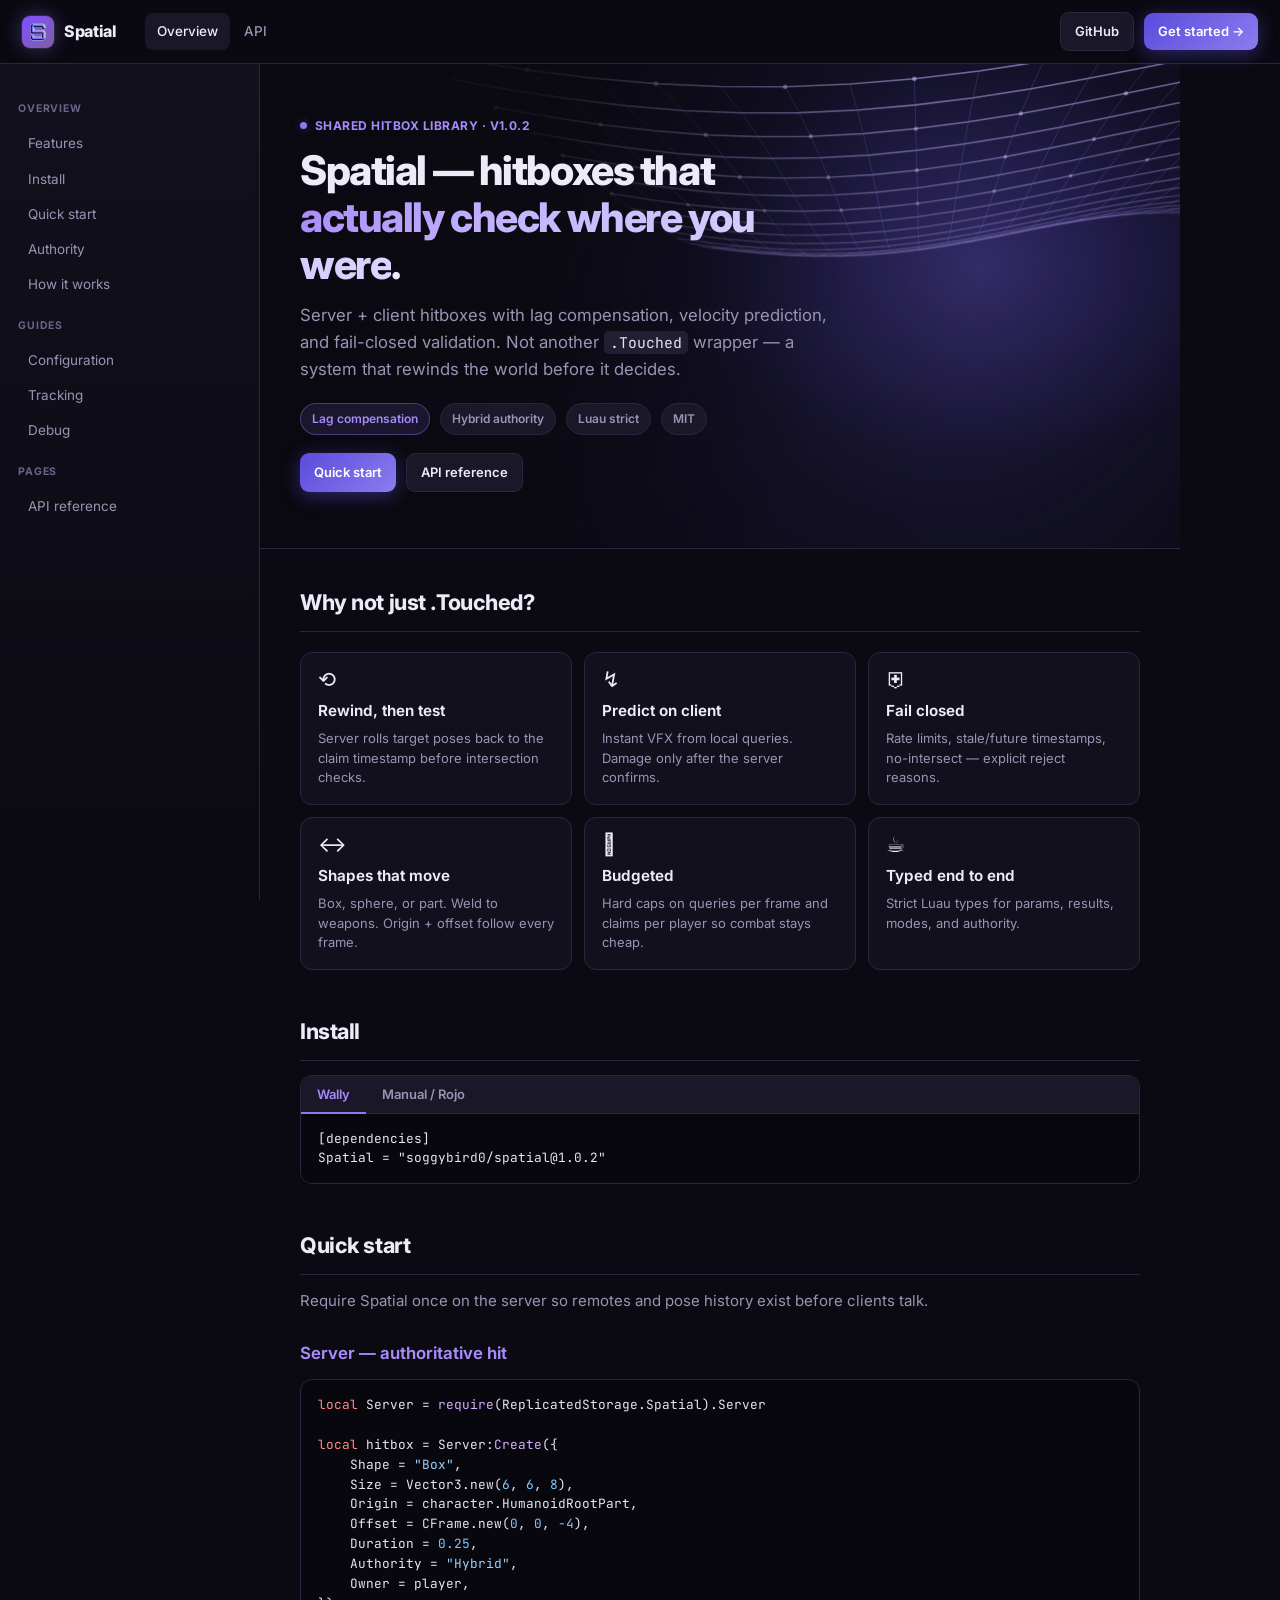
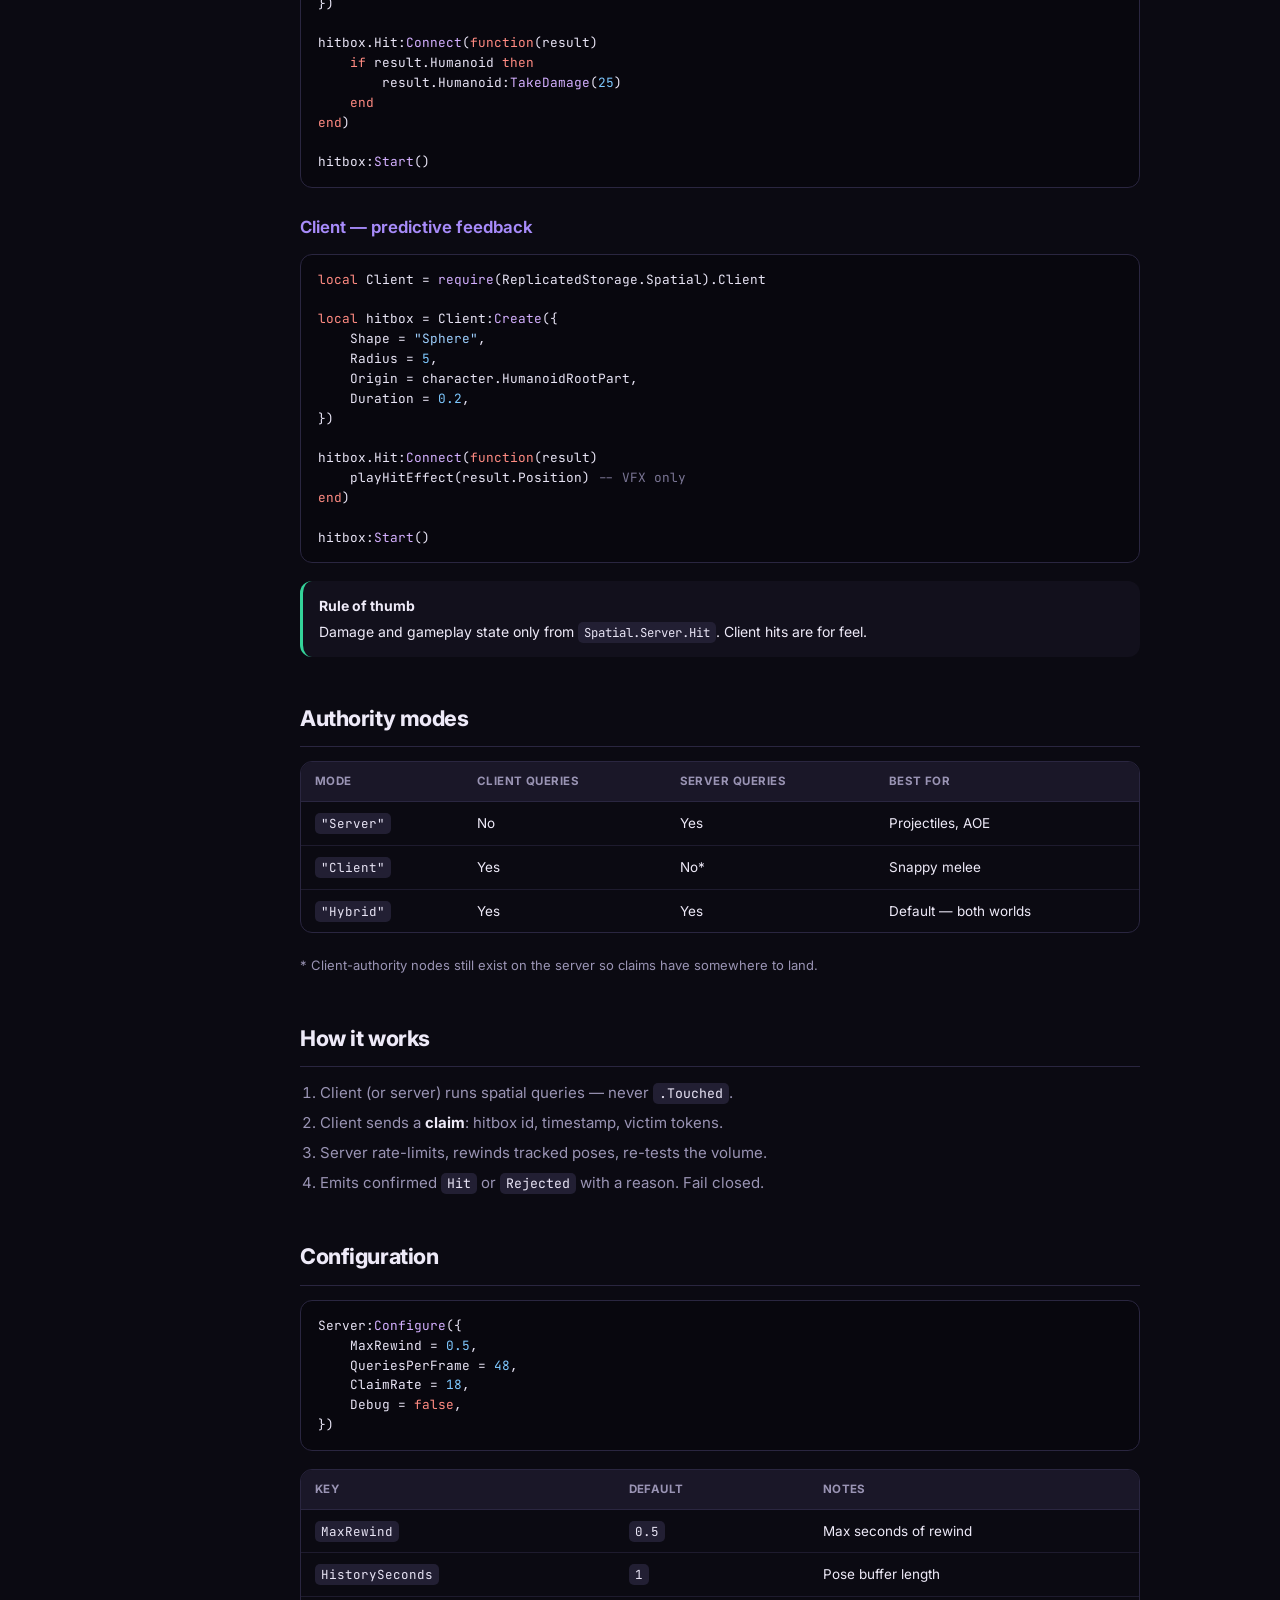
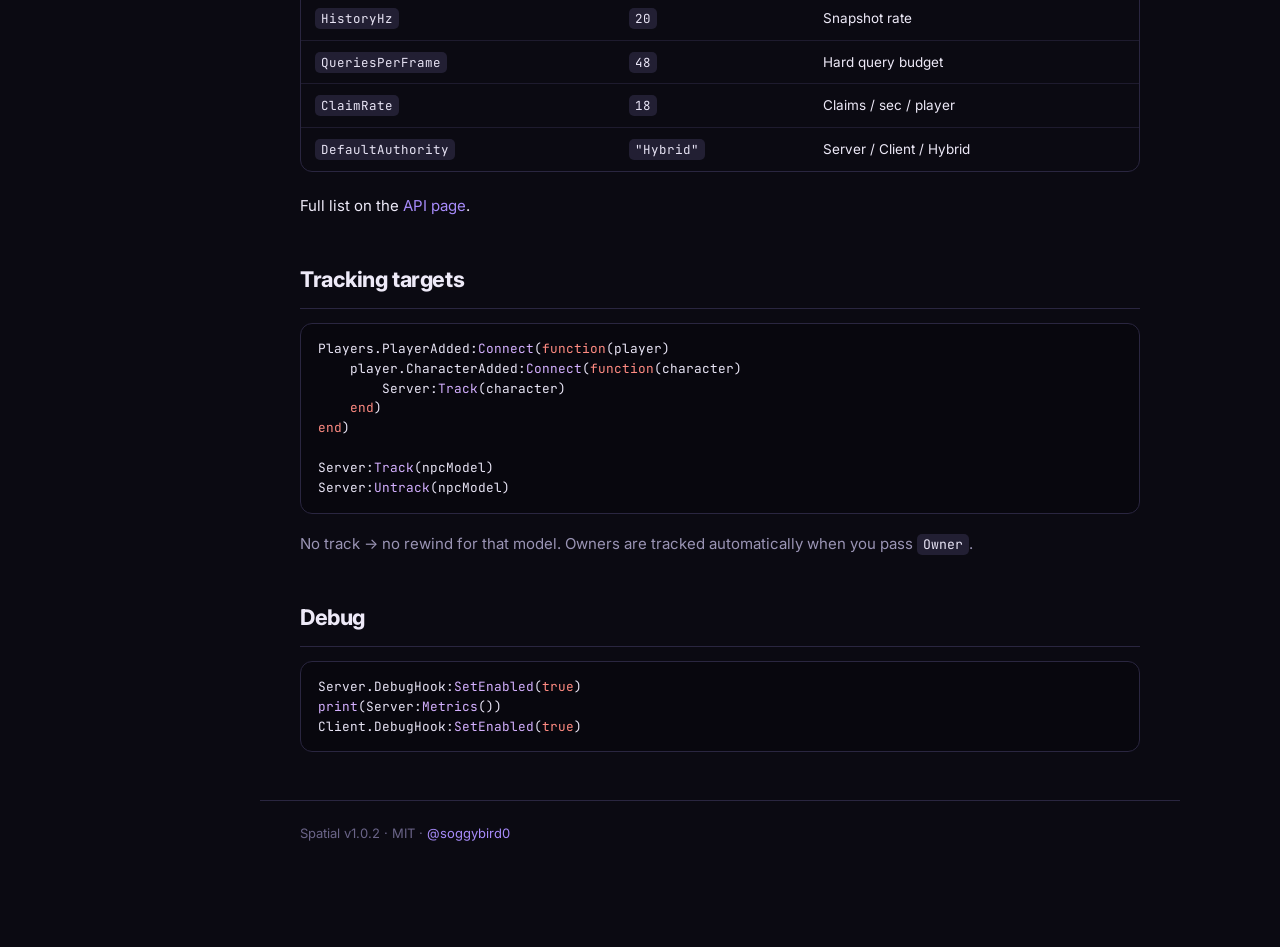
==== commit 6de83c6a: "Update index.html" ====
--- a/spatial-docs/index.html
+++ b/spatial-docs/index.html
@@ -116,7 +116,7 @@
             <p>Server rolls target poses back to the claim timestamp before intersection checks.</p>
           </div>
           <div class="card">
-            <div class="ico">⚡↯</div>
+            <div class="ico">↯</div>
             <h3>Predict on client</h3>
             <p>Instant VFX from local queries. Damage only after the server confirms.</p>
           </div>
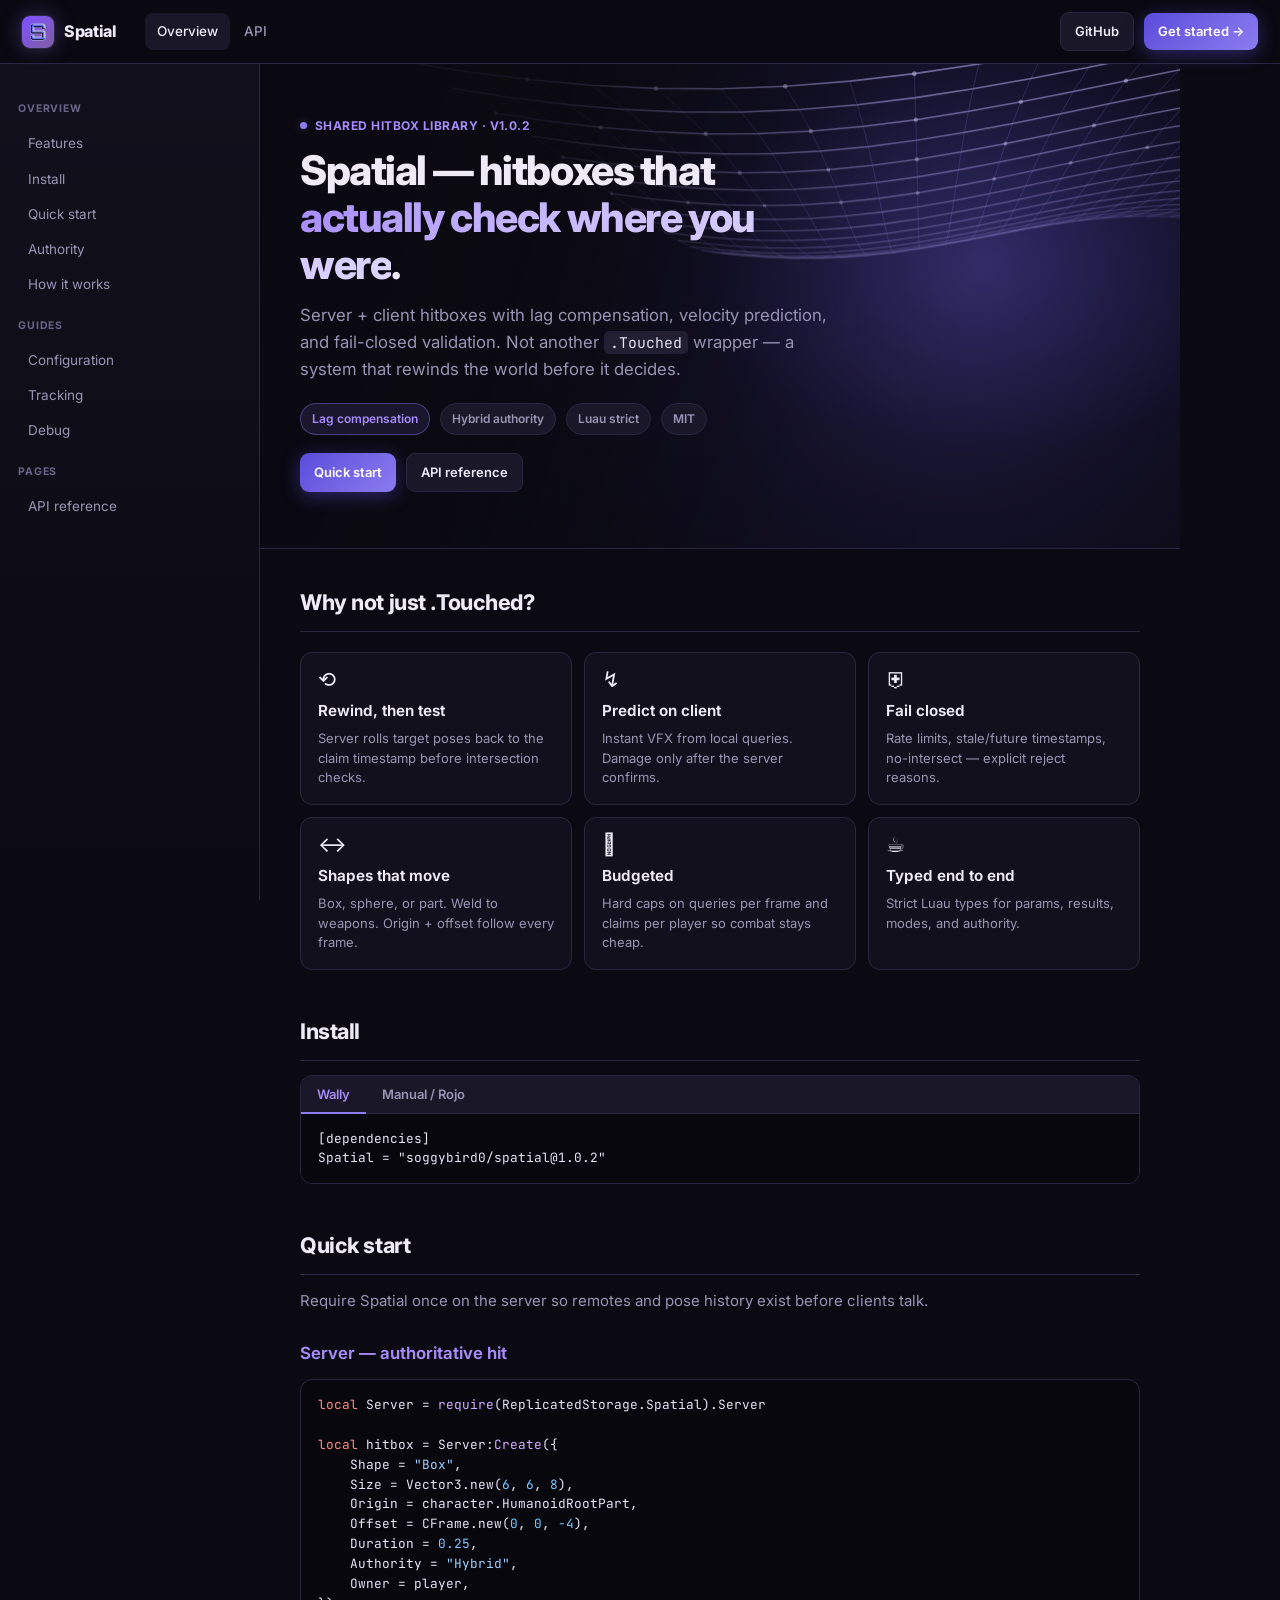
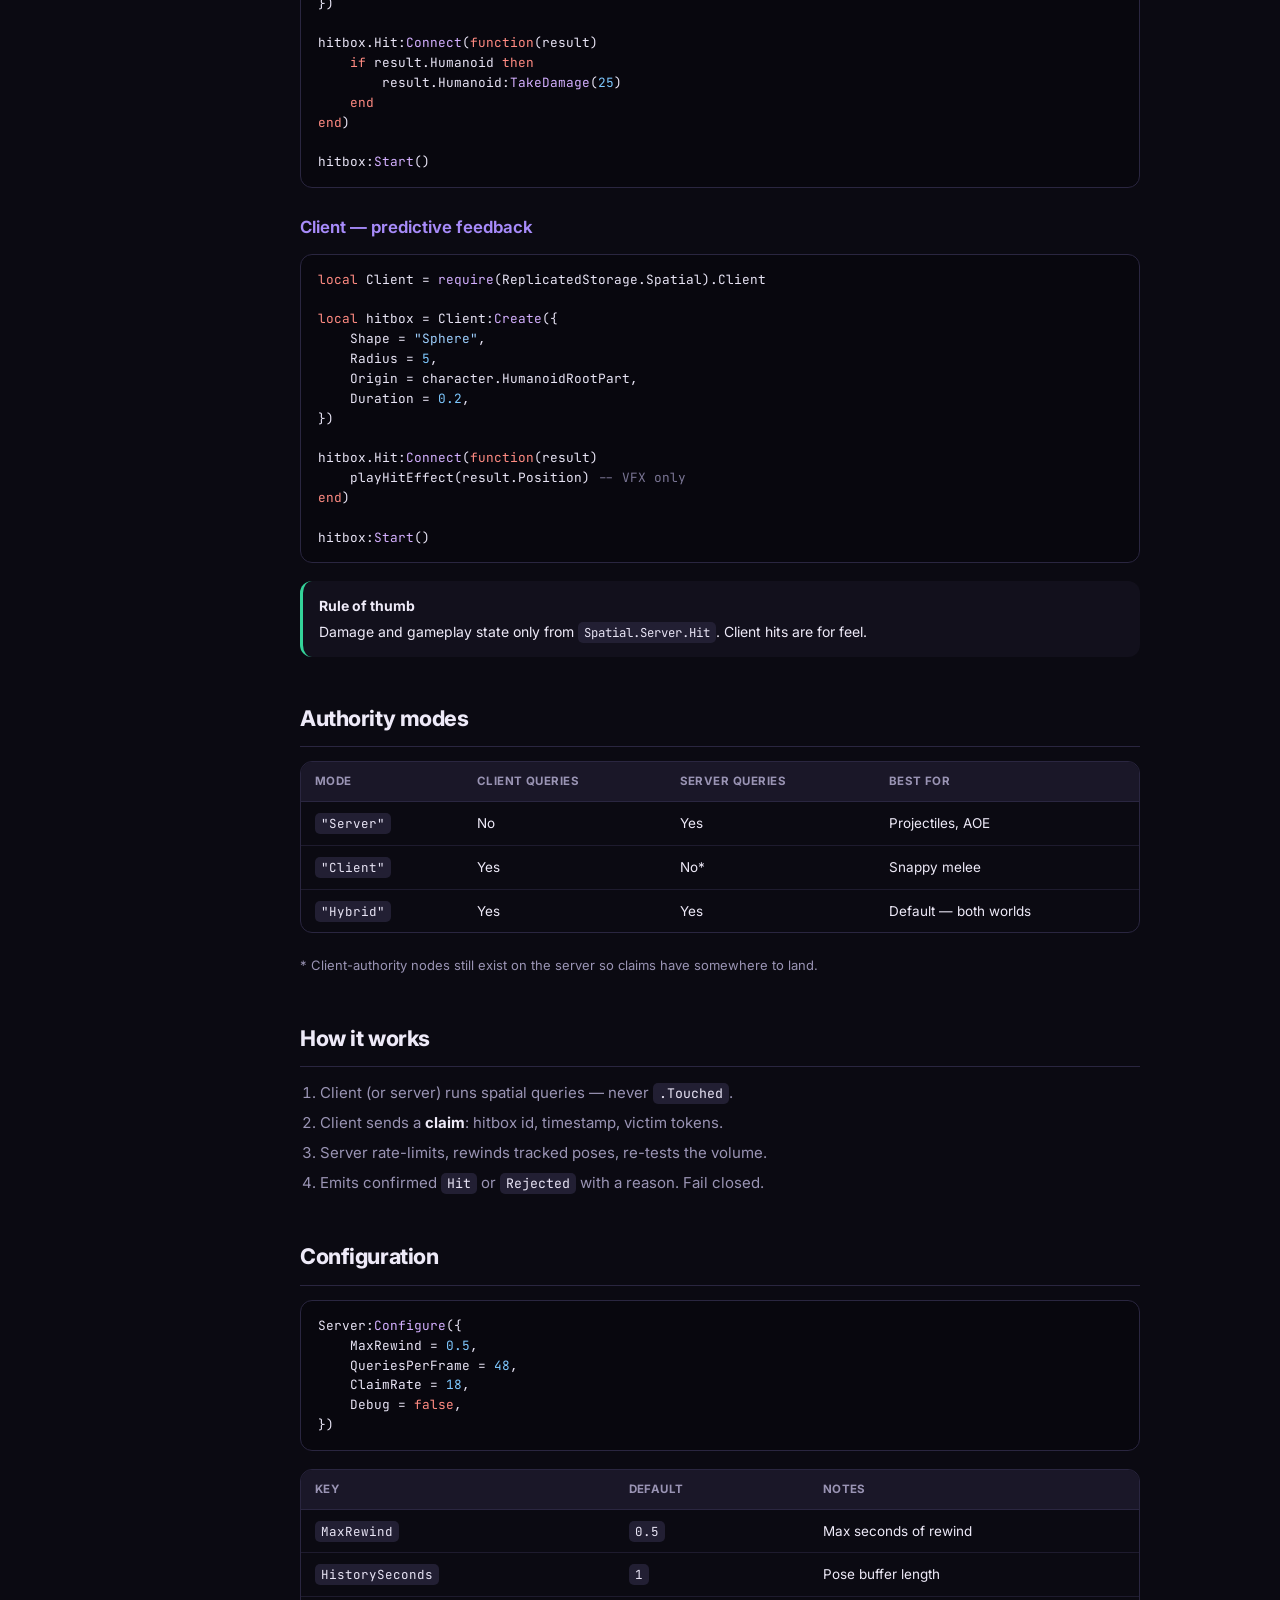
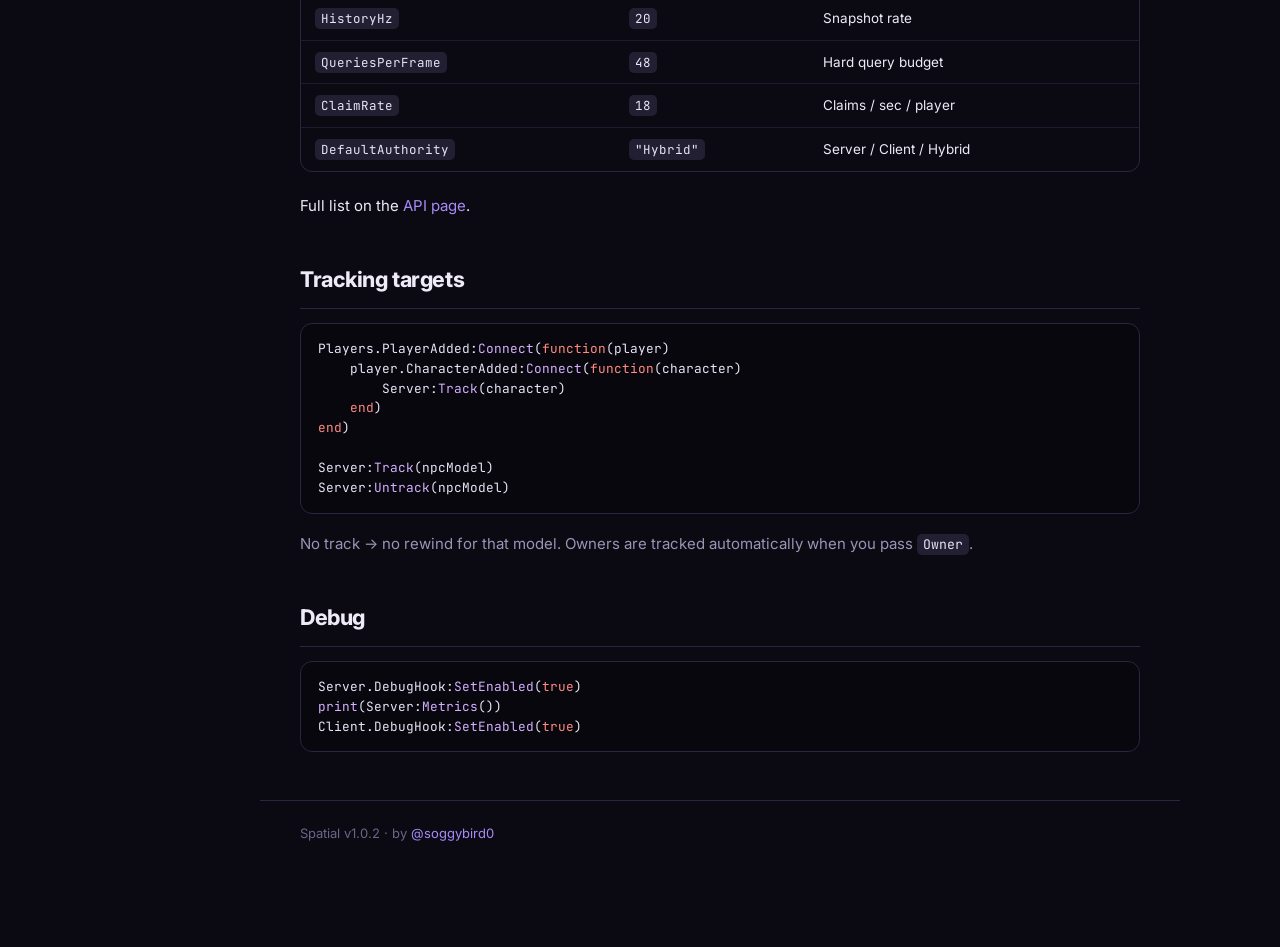
==== commit f24cc6ba: "Update index.html" ====
--- a/spatial-docs/index.html
+++ b/spatial-docs/index.html
@@ -320,7 +320,7 @@
       </div>
 
       <footer class="foot">
-        Spatial v1.0.2 · MIT · <a href="https://github.com/soggybird0">@soggybird0</a>
+        Spatial v1.0.2 · by <a href="https://github.com/soggybird0">@soggybird0</a>
       </footer>
     </div>
   </div>
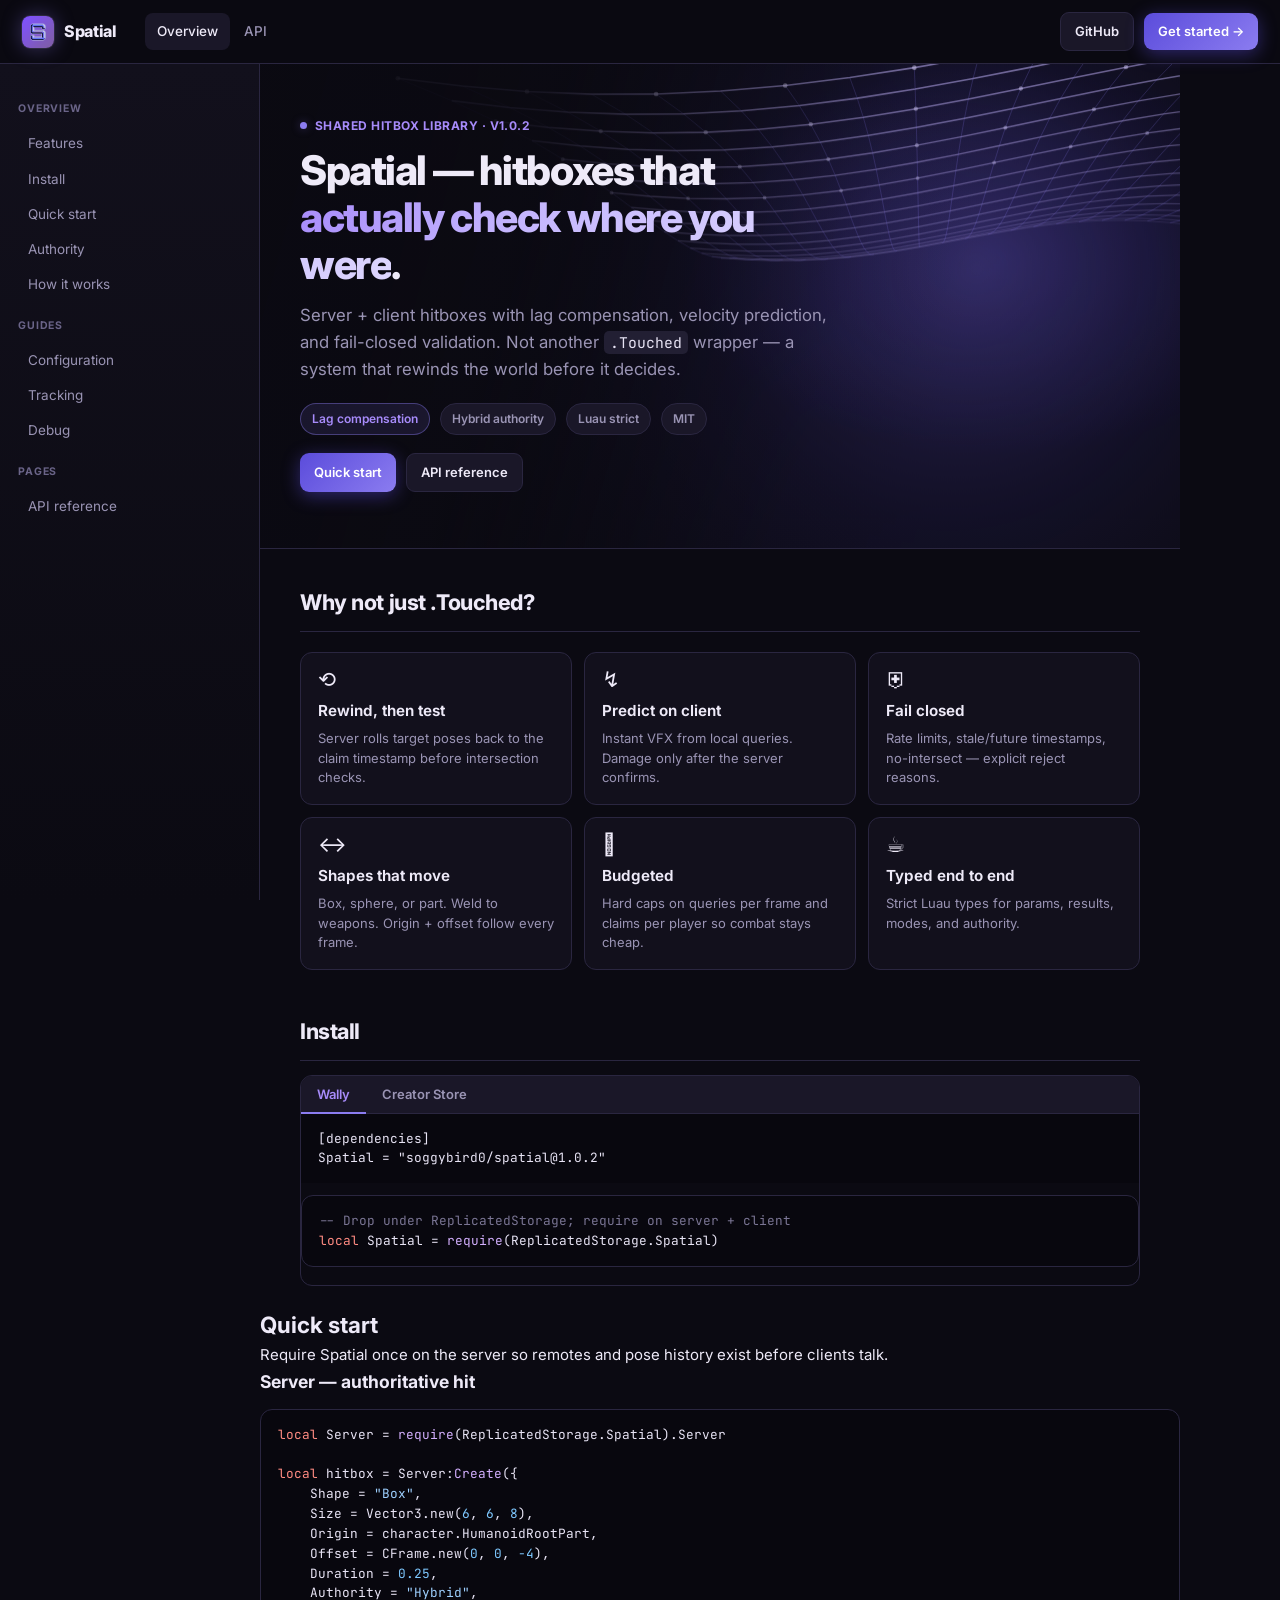
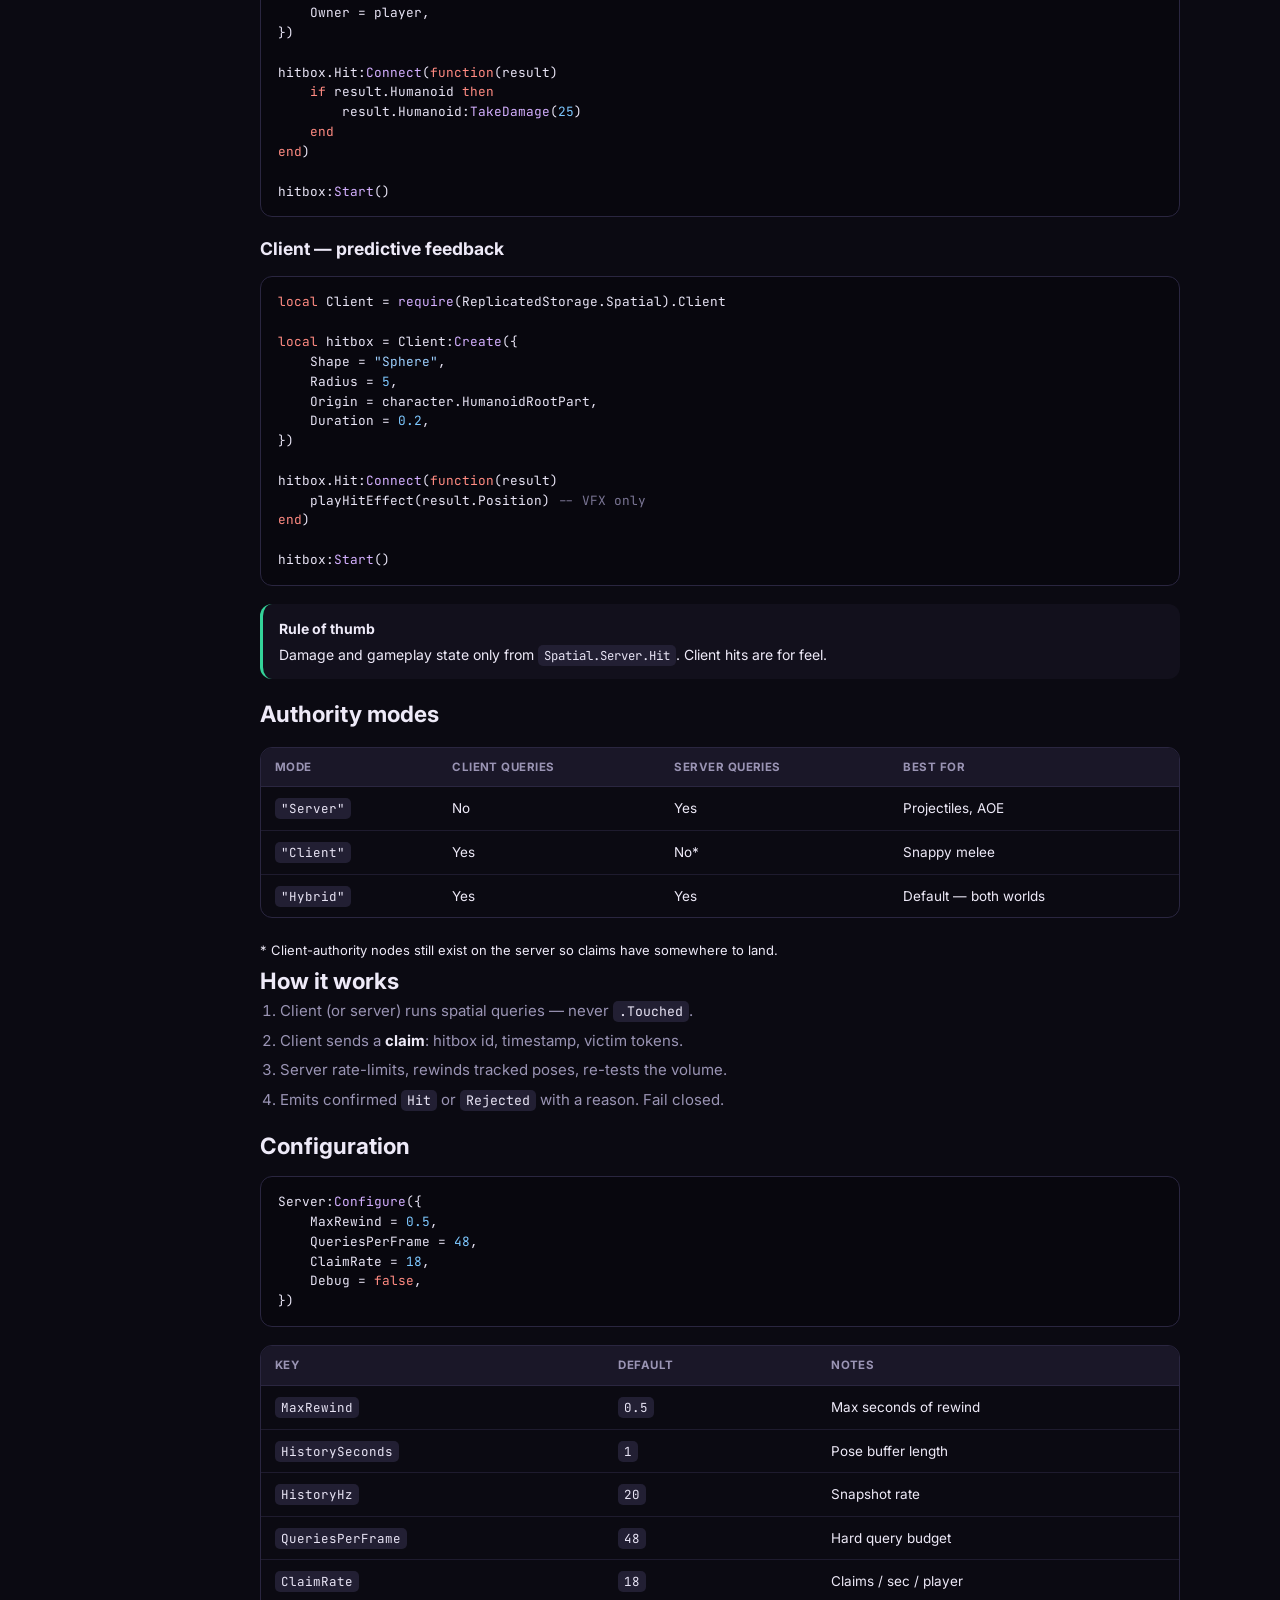
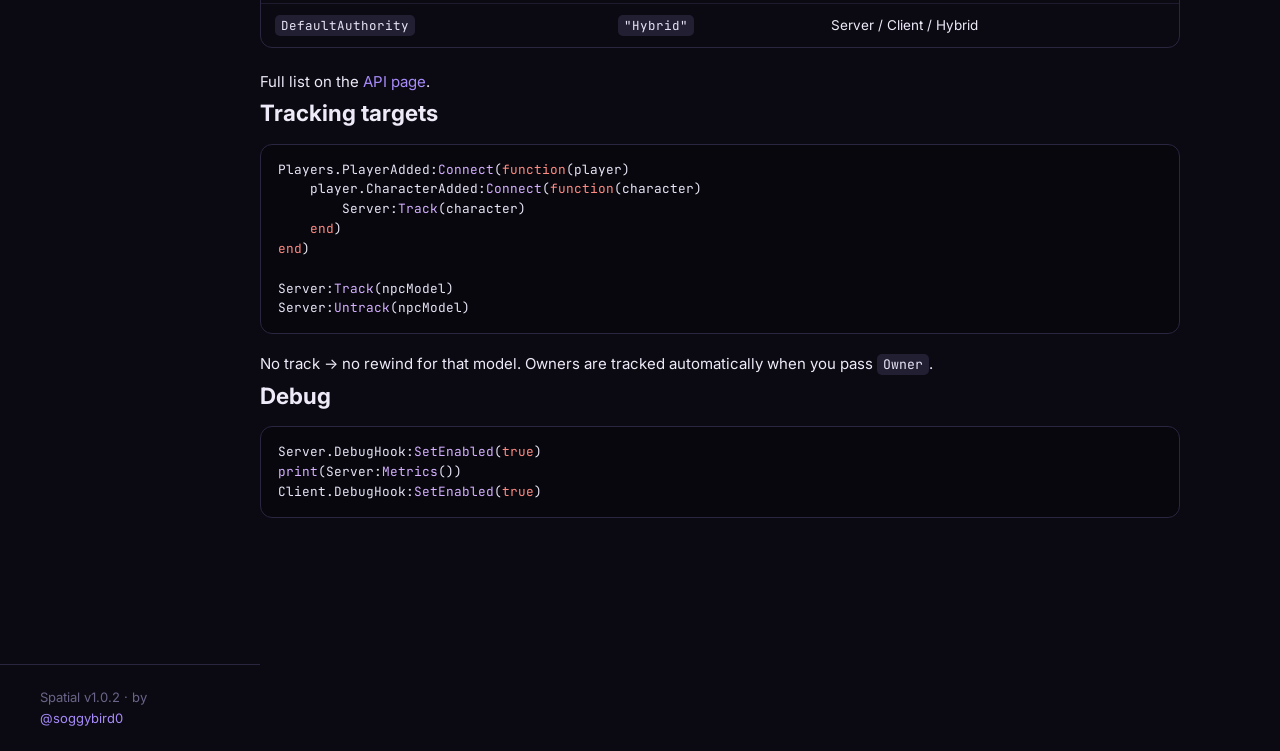
==== commit 67f43763: "Update index.html" ====
--- a/spatial-docs/index.html
+++ b/spatial-docs/index.html
@@ -3,7 +3,7 @@
 <head>
   <meta charset="UTF-8" />
   <meta name="viewport" content="width=device-width, initial-scale=1.0" />
-  <title>Spatial — Shared Roblox Hitbox Library</title>
+  <title>Spatial</title>
   <meta name="description" content="Spatial is a shared Roblox hitbox library with lag compensation and server-authoritative validation. Hitboxes that actually check where you were." />
   <link rel="icon" href="assets/icon.png" />
   <link rel="preconnect" href="https://fonts.googleapis.com" />
@@ -144,15 +144,24 @@
 
         <h2 id="install">Install</h2>
         <div class="tabs">
-          <div class="tabbar">
-            <button class="on" type="button">Wally</button>
-            <button type="button">Manual / Rojo</button>
-          </div>
-          <div class="tab on">
+<div class="tabbar">
+  <button class="on" type="button">Wally</button>
+  <button type="button">Creator Store</button>
+</div>
+
+<div class="tab on">
 <pre><code>[dependencies]
 Spatial = "soggybird0/spatial@1.0.2"</code></pre>
-          </div>
-          <div class="tab">
+</div>
+
+<div class="tab">
+<p>1. Claim the asset on the <a href="https://create.roblox.com/store/asset/139268204858693/Spatial" target="_blank">Creator Store</a>.</p>
+<p>2. Open Roblox Studio and insert the model via the Toolbox (<b>Inventory &gt; My Models</b>).</p>
+<p>3. Parent the <code>Spatial</code> folder under <code>ReplicatedStorage</code> to begin using it in your scripts.</p>
+</div>
+
+
+
 <pre><code><span class="cm">-- Drop under ReplicatedStorage; require on server + client</span>
 <span class="kw">local</span> Spatial = <span class="fn">require</span>(ReplicatedStorage.Spatial)</code></pre>
           </div>
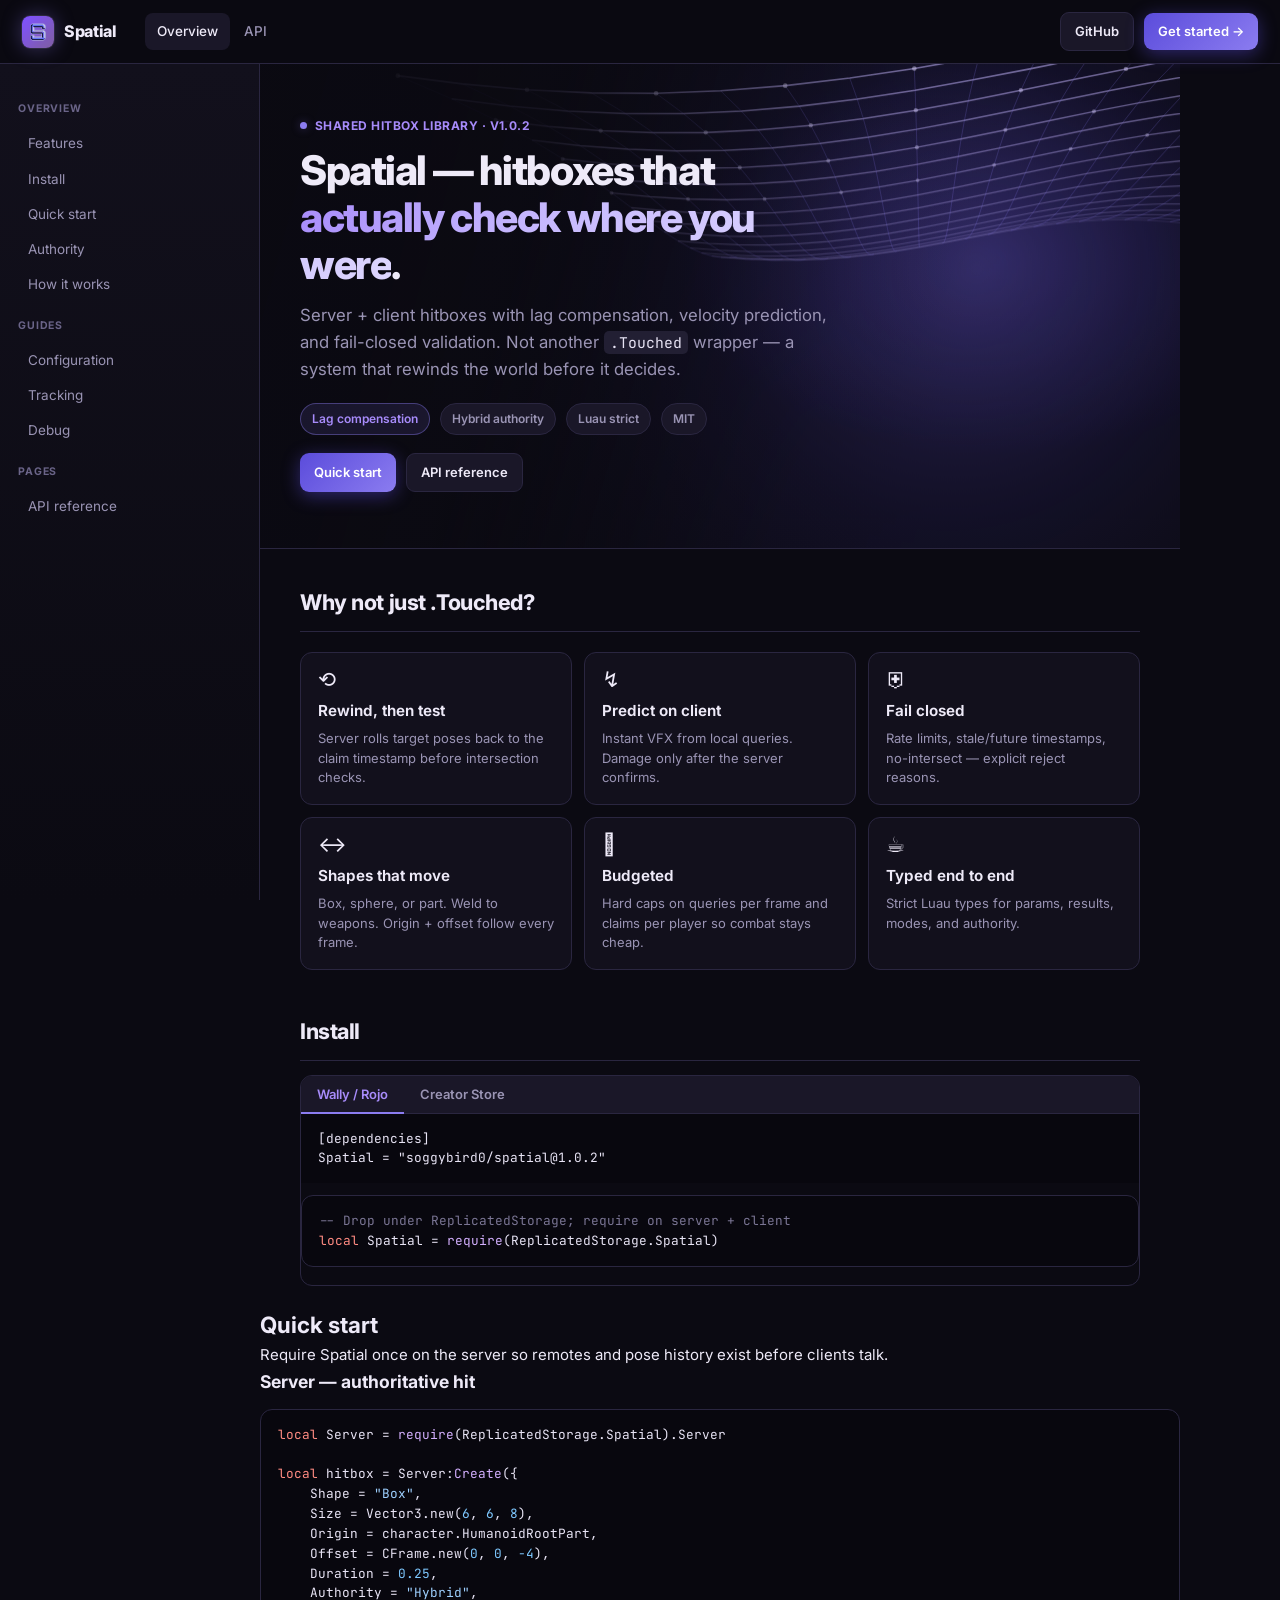
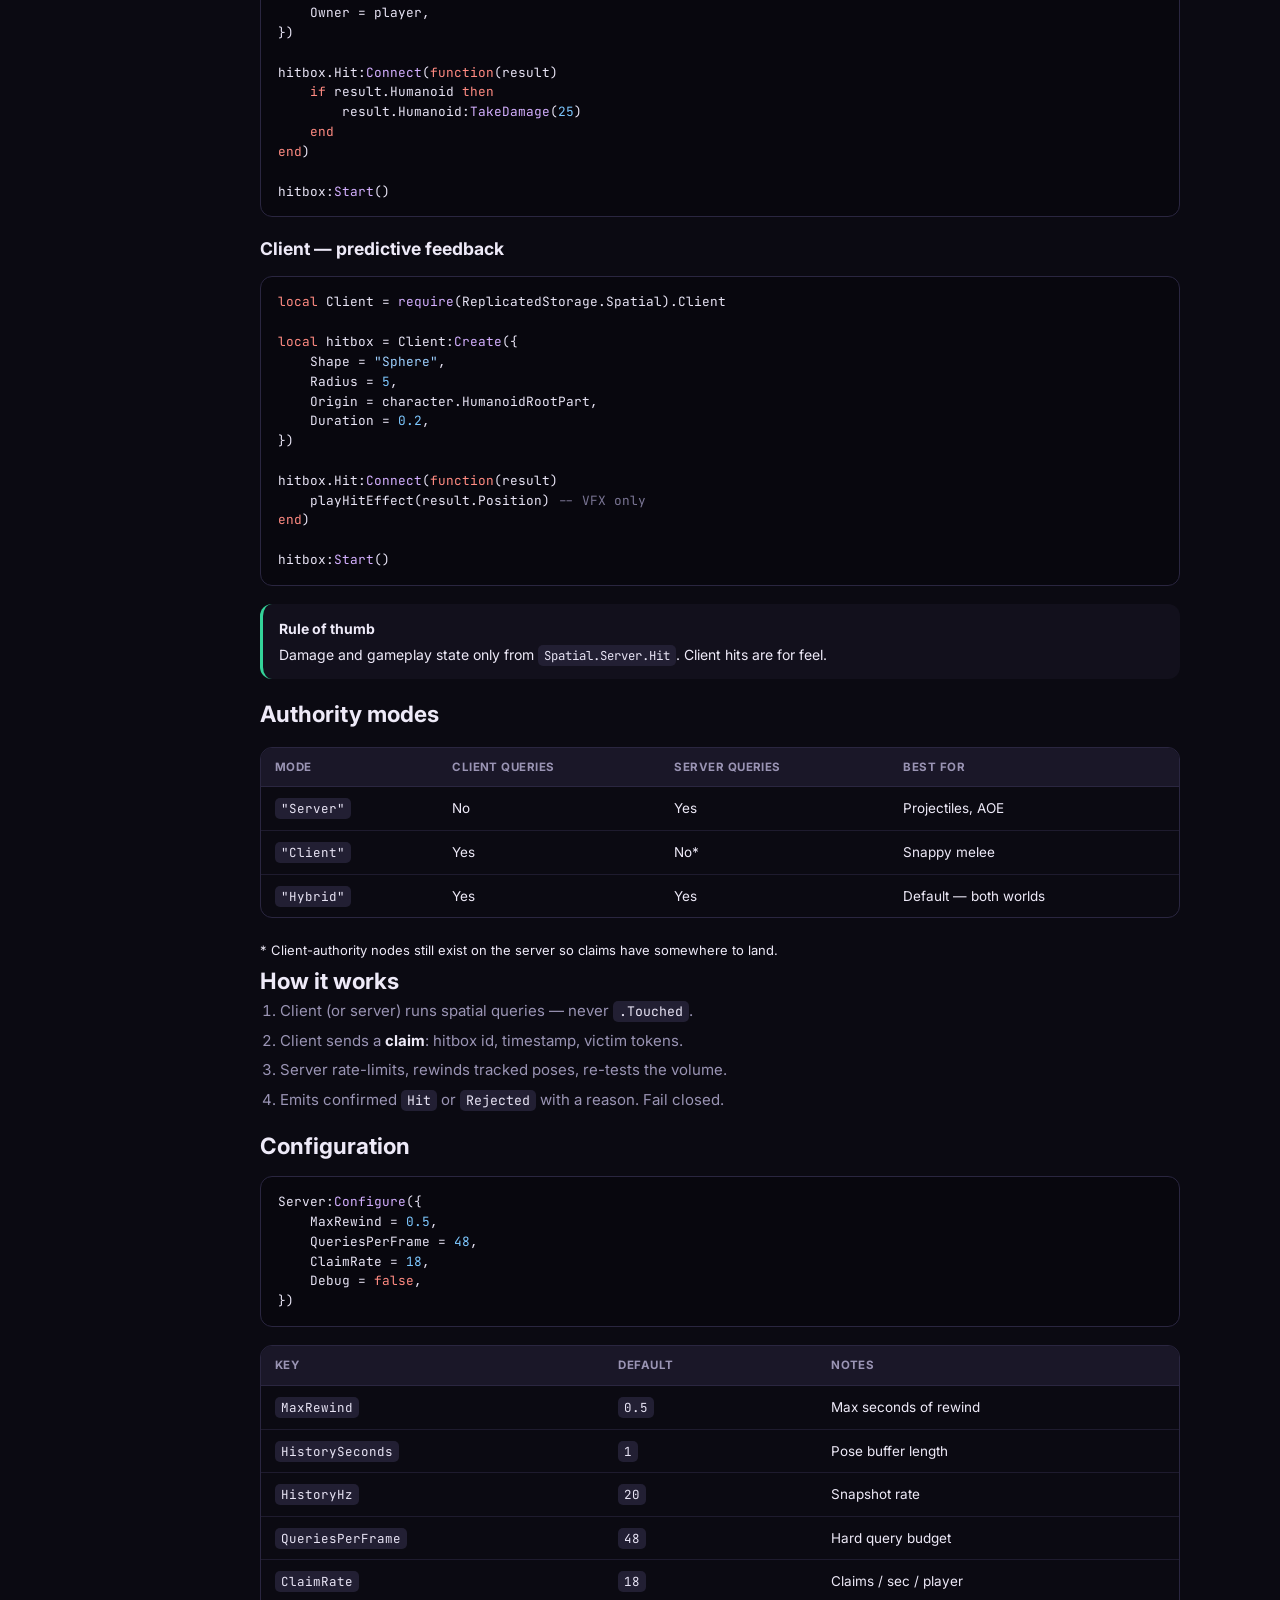
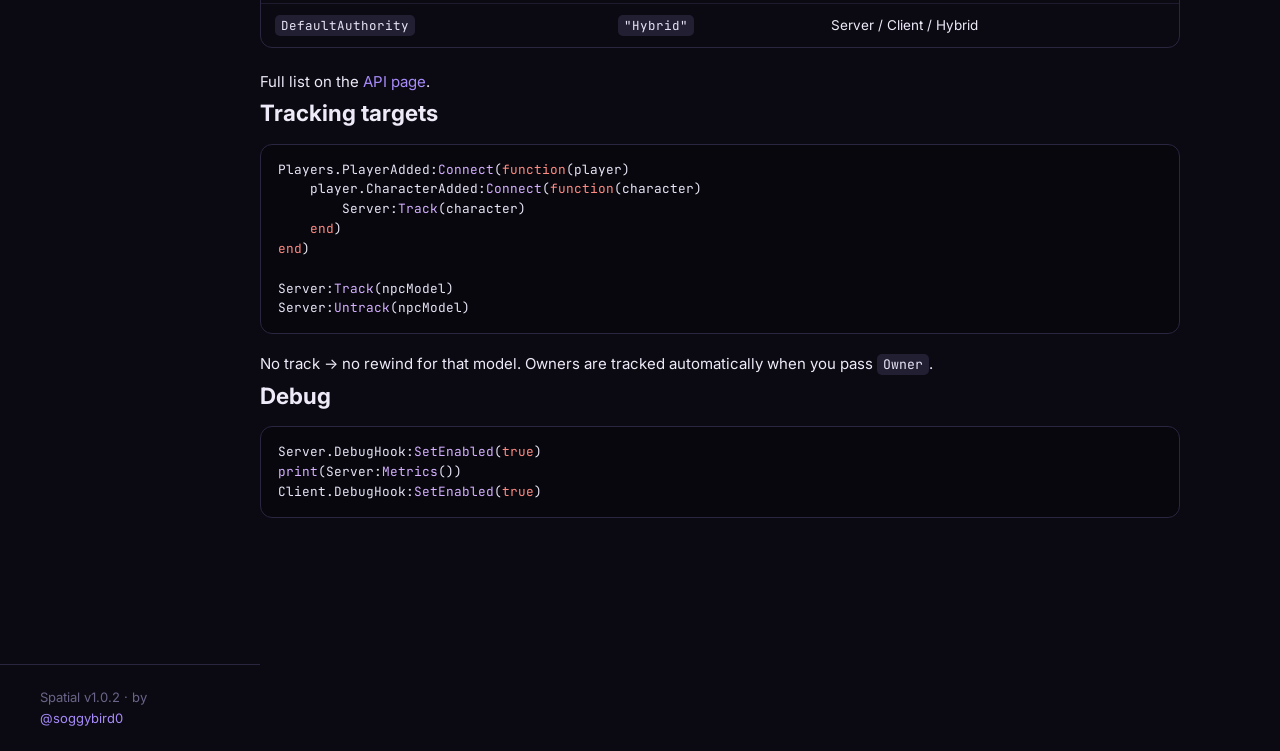
==== commit 349df915: "Update index.html" ====
--- a/spatial-docs/index.html
+++ b/spatial-docs/index.html
@@ -145,7 +145,7 @@
         <h2 id="install">Install</h2>
         <div class="tabs">
 <div class="tabbar">
-  <button class="on" type="button">Wally</button>
+  <button class="on" type="button">Wally / Rojo</button>
   <button type="button">Creator Store</button>
 </div>
 
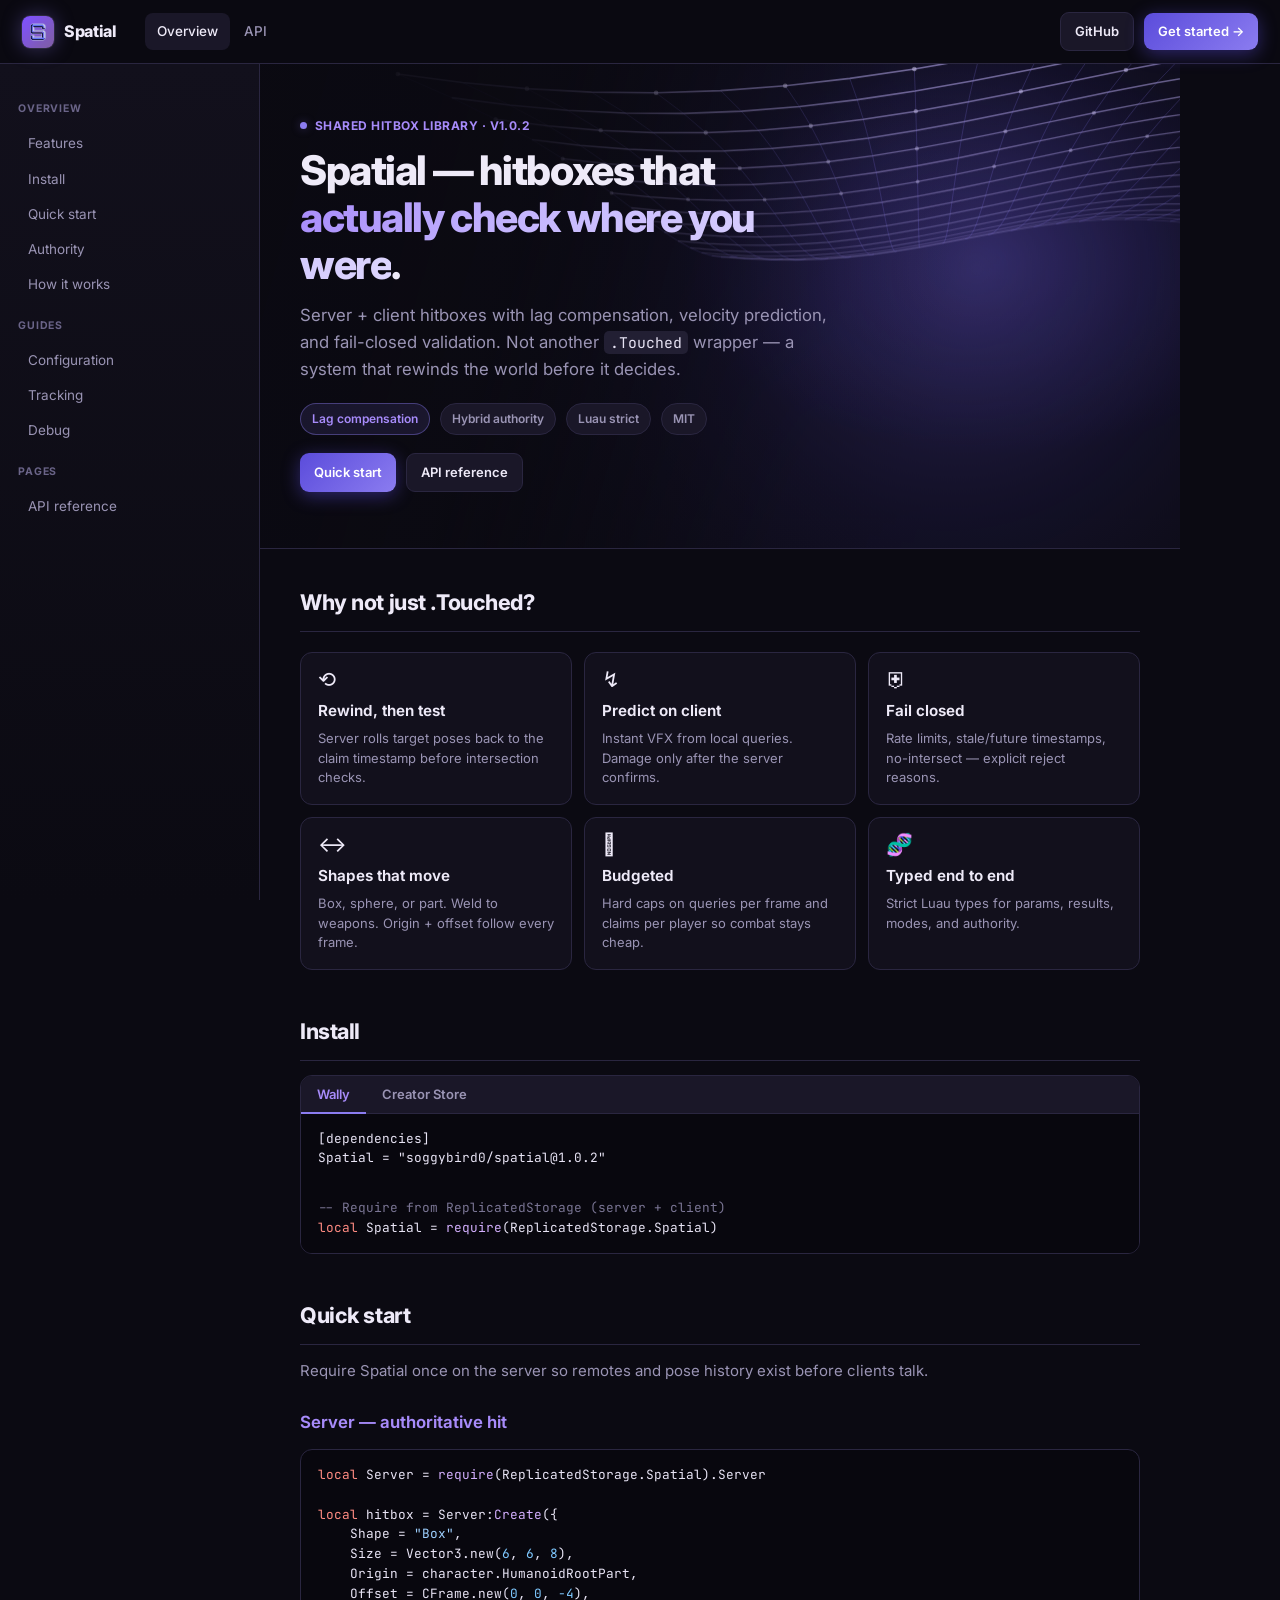
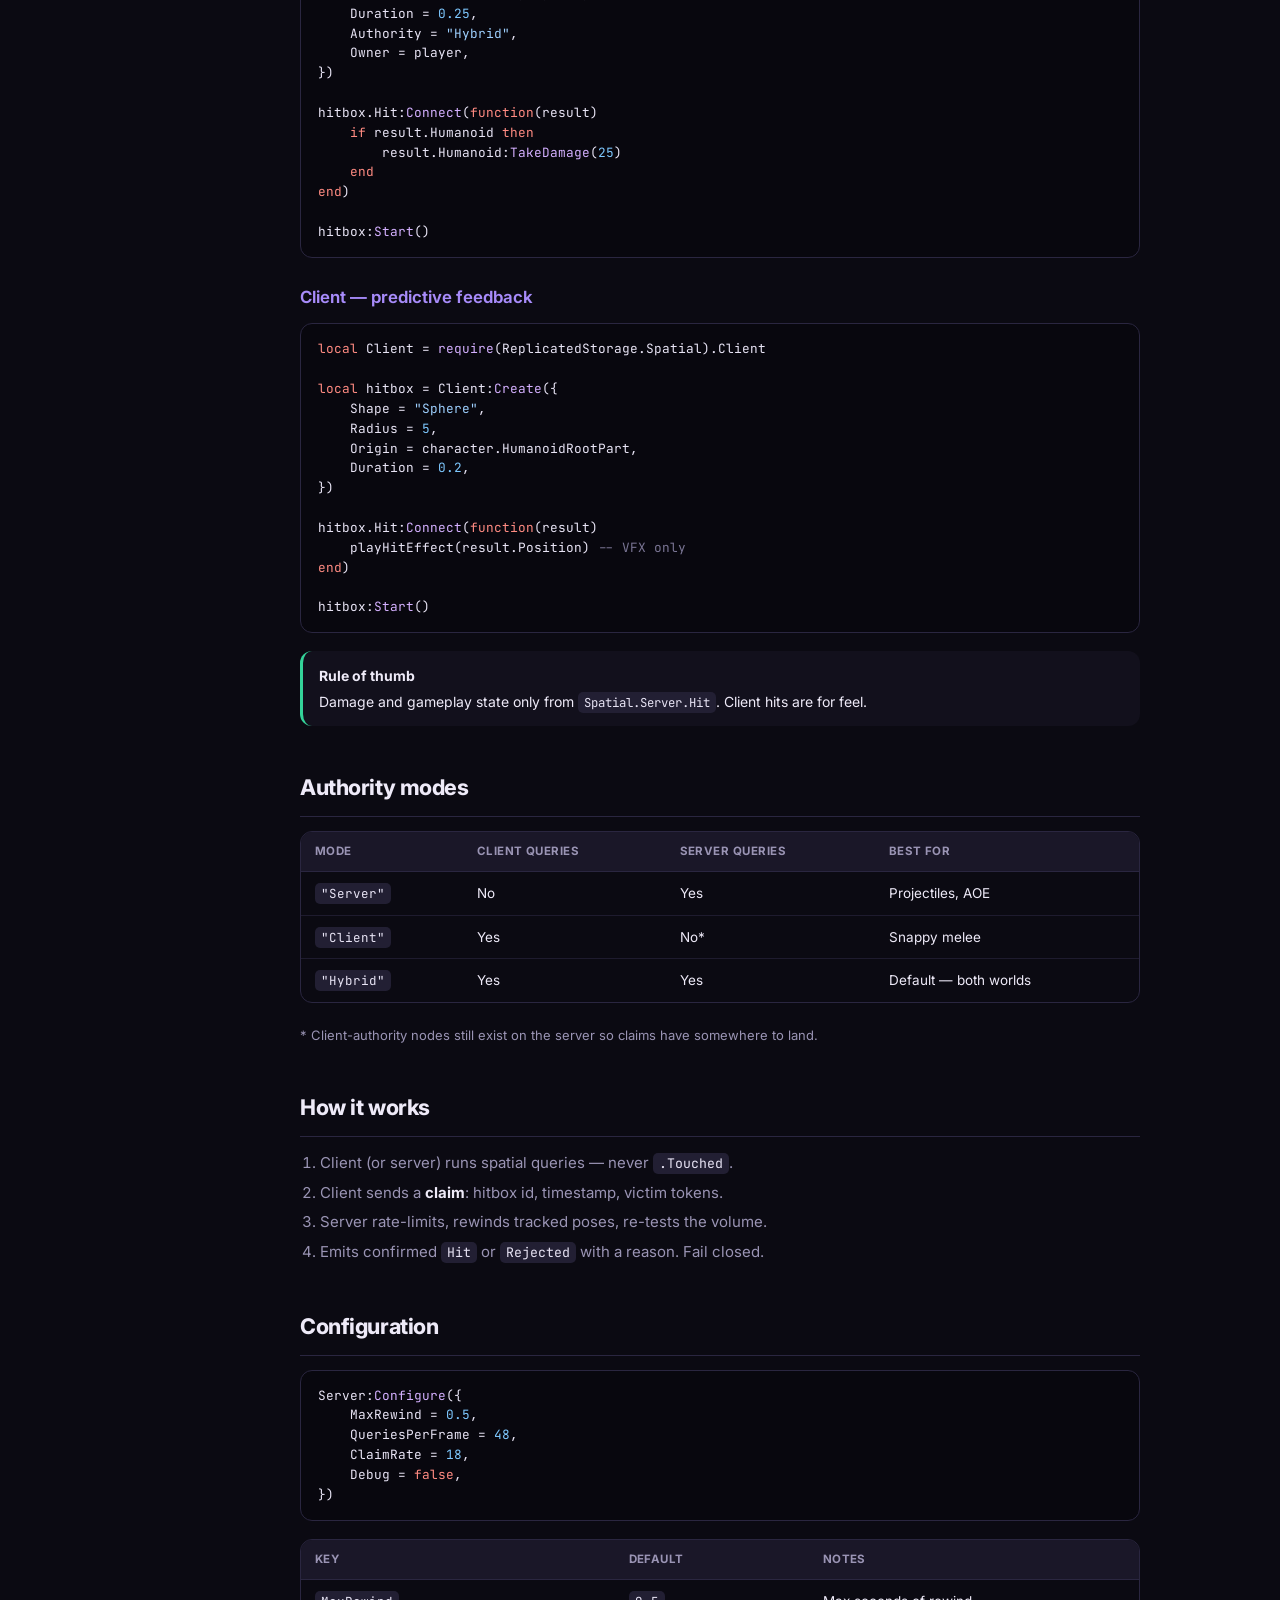
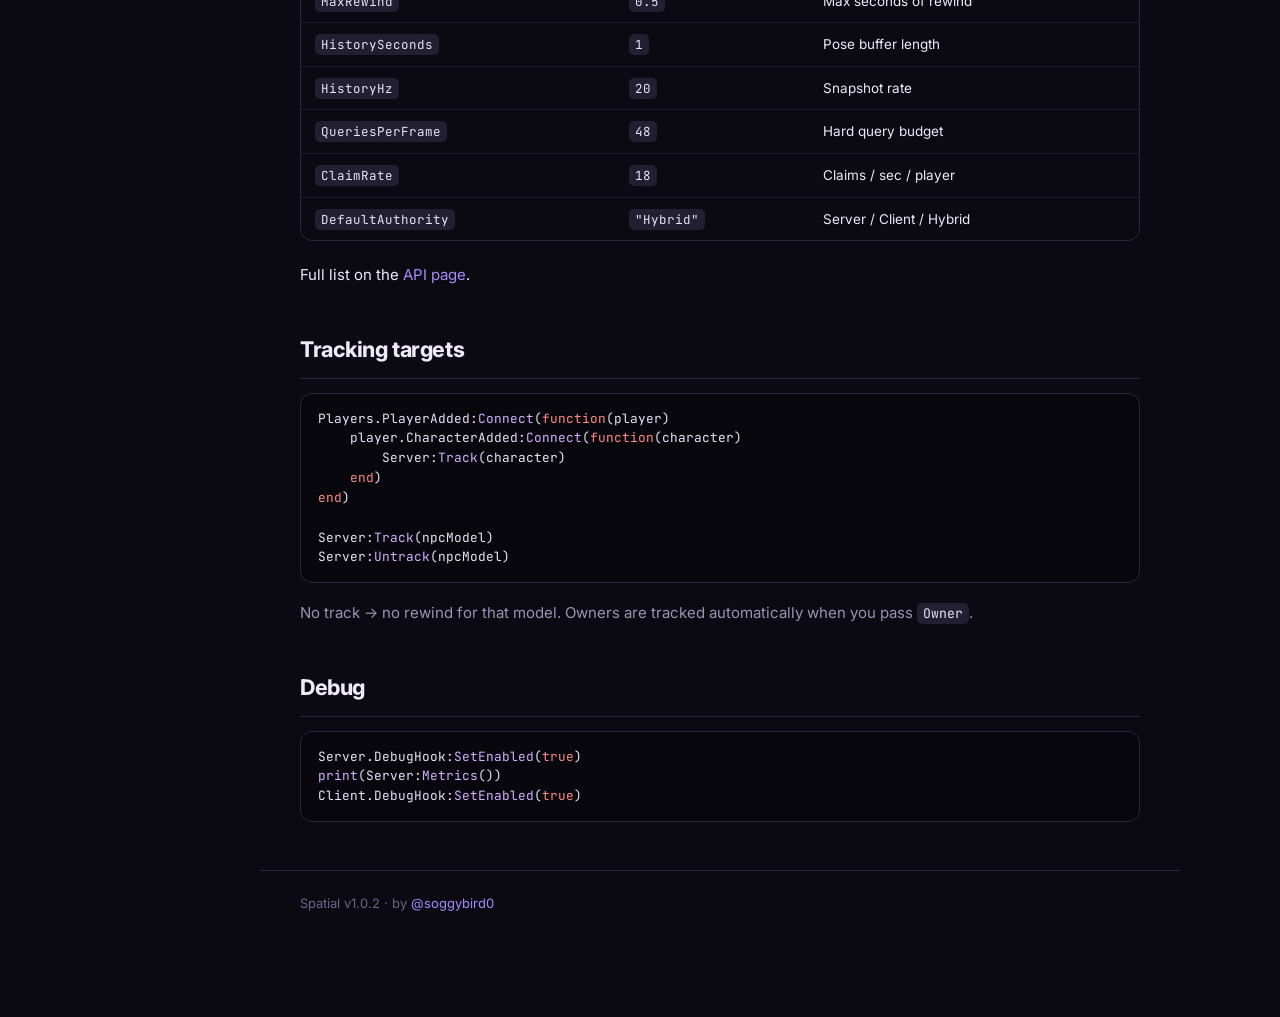
==== commit c6310e37: "Update index.html" ====
--- a/spatial-docs/index.html
+++ b/spatial-docs/index.html
@@ -136,7 +136,7 @@
             <p>Hard caps on queries per frame and claims per player so combat stays cheap.</p>
           </div>
           <div class="card">
-            <div class="ico">☕︎</div>
+            <div class="ico">🧬</div>
             <h3>Typed end to end</h3>
             <p>Strict Luau types for params, results, modes, and authority.</p>
           </div>
@@ -144,25 +144,23 @@
 
         <h2 id="install">Install</h2>
         <div class="tabs">
-<div class="tabbar">
-  <button class="on" type="button">Wally / Rojo</button>
-  <button type="button">Creator Store</button>
-</div>
-
-<div class="tab on">
+          <div class="tabbar">
+            <button class="on" type="button">Wally</button>
+            <button type="button">Creator Store</button>
+          </div>
+          <div class="tab on">
 <pre><code>[dependencies]
 Spatial = "soggybird0/spatial@1.0.2"</code></pre>
-</div>
-
-<div class="tab">
-<p>1. Claim the asset on the <a href="https://create.roblox.com/store/asset/139268204858693/Spatial" target="_blank">Creator Store</a>.</p>
-<p>2. Open Roblox Studio and insert the model via the Toolbox (<b>Inventory &gt; My Models</b>).</p>
-<p>3. Parent the <code>Spatial</code> folder under <code>ReplicatedStorage</code> to begin using it in your scripts.</p>
-</div>
-
-
-
-<pre><code><span class="cm">-- Drop under ReplicatedStorage; require on server + client</span>
+<pre><code><span class="cm">-- Require from ReplicatedStorage (server + client)</span>
+<span class="kw">local</span> Spatial = <span class="fn">require</span>(ReplicatedStorage.Spatial)</code></pre>
+          </div>
+          <div class="tab">
+            <ol>
+              <li>Get the model on the <a href="https://create.roblox.com/store/asset/139268204858693/Spatial" target="_blank" rel="noopener">Creator Store</a>.</li>
+              <li>In Studio, insert it from the Toolbox (<strong>Inventory → My Models</strong>).</li>
+              <li>Parent the <code>Spatial</code> module under <code>ReplicatedStorage</code>.</li>
+            </ol>
+<pre><code><span class="cm">-- Require from ReplicatedStorage (server + client)</span>
 <span class="kw">local</span> Spatial = <span class="fn">require</span>(ReplicatedStorage.Spatial)</code></pre>
           </div>
         </div>
@@ -363,12 +361,9 @@
         Math.sin(x * 0.7 + t * 1.05) * 0.28 +
         Math.sin(z * 0.85 - t * 1.2) * 0.22 +
         Math.sin((x + z) * 0.4 + t * 0.6) * 0.1;
-      const camY = 1.5;
-      const camZ = -2.0;
-      const fov = 2.6;
-      const ry = wave - camY;
-      const rz = z - camZ;
-      const s = fov / Math.max(0.25, rz);
+      const ry = wave - 1.5;
+      const rz = z + 2.0;
+      const s = 2.6 / Math.max(0.25, rz);
       const scale = Math.min(w, h) * 0.48;
       return {
         x: w * 0.72 + x * s * scale,
@@ -391,18 +386,15 @@
       ctx.fillStyle = g;
       ctx.fillRect(0, 0, w, h);
 
-      const cols = 20;
-      const rows = 16;
-      const x0 = -2.6, x1 = 3.8;
-      const z0 = 1.0, z1 = 6.5;
+      const cols = 20, rows = 16;
+      const x0 = -2.6, x1 = 3.8, z0 = 1.0, z1 = 6.5;
       const pts = [];
 
       for (let j = 0; j <= rows; j++) {
         const row = [];
         const z = z0 + (z1 - z0) * (j / rows);
         for (let i = 0; i <= cols; i++) {
-          const x = x0 + (x1 - x0) * (i / cols);
-          row.push(project(x, z, t));
+          row.push(project(x0 + (x1 - x0) * (i / cols), z, t));
         }
         pts.push(row);
       }
